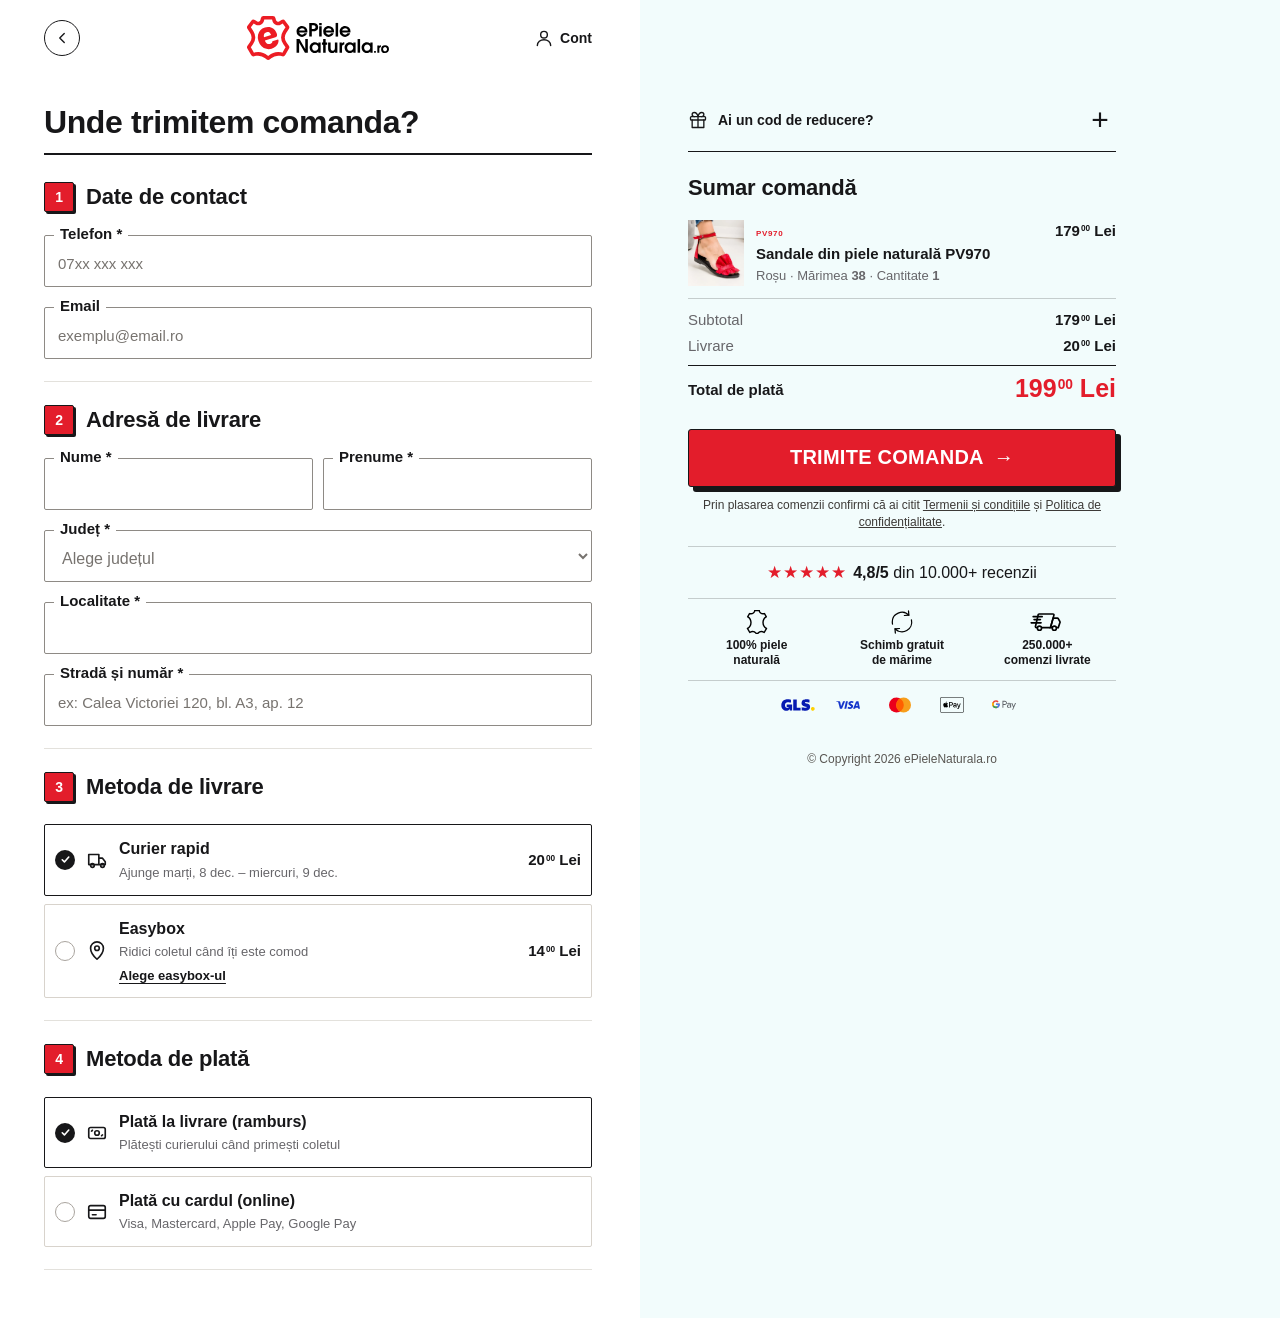
==== checkout.html @ a07a21cc "Update checkout.html" ====
<!doctype html>
<html lang="ro">
<head>
  <meta charset="UTF-8" />
  <meta name="viewport" content="width=device-width, initial-scale=1, viewport-fit=cover" />
  <meta name="description" content="Checkout securizat ePieleNaturala.ro" />
  <title>Finalizează comanda | ePieleNaturala.ro</title>
  <link rel="stylesheet" href="commerce-flow.css?v=41" />
</head>
<body data-page="checkout">
  <svg class="svg-defs" aria-hidden="true">
    <symbol id="i-lock" viewBox="0 0 24 24"><rect x="5" y="10" width="14" height="11" rx="2"/><path d="M8 10V7a4 4 0 0 1 8 0v3"/></symbol>
    <symbol id="i-check" viewBox="0 0 24 24"><path d="m5 12 4 4L19 6"/></symbol>
    <symbol id="i-exchange" viewBox="0 0 24 24"><path d="M20 8a8 8 0 0 0-14-3L3 8m0-5v5h5M4 16a8 8 0 0 0 14 3l3-3m0 5v-5h-5"/></symbol>
    <symbol id="i-quality" viewBox="0 0 24 24"><path d="m12 2 3 2 3.5.5.5 3.5 2 4-2 3-.5 3.5-3.5.5-3 3-3-3-3.5-.5L5 15l-2-3 2-4 .5-3.5L9 4Z"/><path d="m8 12 2.5 2.5L16 9"/></symbol>
    <symbol id="i-truck" viewBox="0 0 24 24"><path d="M3 6h11v11H3V6Zm11 4h4l3 4v3h-7v-7Z"/><circle cx="7" cy="18" r="2"/><circle cx="18" cy="18" r="2"/></symbol>
    <symbol id="i-shield" viewBox="0 0 24 24"><path d="M12 3 20 6v6c0 5-3.4 8-8 9-4.6-1-8-4-8-9V6l8-3Z"/><path d="m8.5 12 2.2 2.2 4.8-5"/></symbol>
    <symbol id="i-card" viewBox="0 0 24 24"><rect x="3" y="5" width="18" height="14" rx="2"/><path d="M3 10h18M7 15h4"/></symbol>
    <symbol id="i-cash" viewBox="0 0 24 24"><rect x="3" y="6" width="18" height="12" rx="2"/><circle cx="12" cy="12" r="2.5"/><path d="M7 9a3 3 0 0 1-1 1M17 15a3 3 0 0 1 1-1"/></symbol>
    <symbol id="i-pin" viewBox="0 0 24 24"><path d="M12 21s7-6.1 7-12a7 7 0 1 0-14 0c0 5.9 7 12 7 12Z"/><circle cx="12" cy="9" r="2.5"/></symbol>
    <symbol id="i-phone" viewBox="0 0 24 24"><path d="M5 4h4l2 5-2.5 1.5a11 11 0 0 0 5 5L15 13l5 2v4a2 2 0 0 1-2 2A16 16 0 0 1 3 6a2 2 0 0 1 2-2"/></symbol>
    <symbol id="i-user" viewBox="0 0 24 24"><circle cx="12" cy="8" r="4"/><path d="M4 21c0-4 3.6-7 8-7s8 3 8 7"/></symbol>
    <symbol id="i-x" viewBox="0 0 24 24"><path d="M6 6l12 12M18 6 6 18"/></symbol>
    <symbol id="i-search" viewBox="0 0 24 24"><circle cx="11" cy="11" r="7"/><path d="m20 20-3.5-3.5"/></symbol>
    <symbol id="i-down" viewBox="0 0 24 24"><path d="m6 9 6 6 6-6"/></symbol>
    <symbol id="i-chevron" viewBox="0 0 24 24"><path d="m9 18 6-6-6-6"/></symbol>
  </svg>

  <header class="flow-header checkout-header">
    <div class="flow-header-inner">
      <a class="checkout-back-button" href="index.html?cart=open" aria-label="Înapoi la coș"><svg><use href="#i-chevron"/></svg></a>
      <a class="flow-brand" href="index.html"><img src="assets/epiele-logo-colored.svg" alt="ePieleNaturala.ro" /></a>
      <button type="button" class="login-link" data-open-login aria-label="Conectează-te în cont"><svg aria-hidden="true"><use href="#i-user"/></svg><span class="login-long">Conectează-te</span><span class="login-short">Cont</span></button>
    </div>
  </header>

  <main class="flow-main checkout-main">

    <form class="checkout-layout" data-checkout-form novalidate>
      <div class="checkout-form-column">
        <div class="checkout-title-row">
          <h1 class="checkout-title">Unde trimitem comanda?</h1>
        </div>
        <section class="flow-card checkout-section" aria-labelledby="contact-title">
          <h2 class="section-title" id="contact-title"><span class="step-num">1</span>Date de contact</h2>
          <div class="form-grid checkout-single-fields">
            <label class="field"><span>Telefon</span><input type="tel" name="phone" autocomplete="tel" inputmode="tel" placeholder="07xx xxx xxx" required /><small class="field-error">Scrie un număr valid, ex: 0722 123 456.</small></label>
            <label class="field field-optional"><span>Email</span><input type="email" name="email" autocomplete="email" inputmode="email" placeholder="exemplu@email.ro" /><small class="field-error">Adresa de email nu pare corectă.</small></label>
          </div>
        </section>

        <section class="flow-card checkout-section" aria-labelledby="address-title">
          <h2 class="section-title" id="address-title"><span class="step-num">2</span>Adresă de livrare</h2>
          <div class="form-grid checkout-single-fields">
            <div class="field-row-2">
              <label class="field"><span>Nume</span><input type="text" name="lastName" autocomplete="family-name" autocapitalize="words" required /><small class="field-error">Completează numele.</small></label>
              <label class="field"><span>Prenume</span><input type="text" name="firstName" autocomplete="given-name" autocapitalize="words" required /><small class="field-error">Completează prenumele.</small></label>
            </div>
            <label class="field"><span>Județ</span><select name="county" autocomplete="address-level1" required data-county><option value="">Alege județul</option></select><small class="field-error">Alege județul.</small></label>
            <!-- LIVE: Localitate rămâne selectorul din Avanticart, filtrat după județ -->
            <label class="field"><span>Localitate</span><input type="text" name="city" autocomplete="address-level2" autocapitalize="words" required /><small class="field-error">Completează localitatea.</small></label>
            <label class="field"><span>Stradă și număr</span><input type="text" name="address" autocomplete="street-address" autocapitalize="words" placeholder="ex: Calea Victoriei 120, bl. A3, ap. 12" required /><small class="field-error">Completează strada și numărul.</small></label>
          </div>
        </section>

        <section class="flow-card checkout-section" aria-labelledby="delivery-title">
          <h2 class="section-title" id="delivery-title"><span class="step-num">3</span>Metoda de livrare</h2>
          <div class="option-list">
            <label class="choice-card is-selected"><input type="radio" name="shipping" value="courier" checked /><span class="choice-dot"></span><svg><use href="#i-truck"/></svg><span class="choice-copy"><strong>Curier rapid</strong><small>Ajunge <span data-delivery-range>în 1–2 zile lucrătoare</span></small></span><strong class="choice-price" data-price-courier>20 Lei</strong></label>
            <label class="choice-card"><input type="radio" name="shipping" value="locker" /><span class="choice-dot"></span><svg><use href="#i-pin"/></svg><span class="choice-copy"><strong>Easybox</strong><small data-locker-label>Ridici coletul când îți este comod</small><button type="button" class="locker-pick-link" data-open-locker>Alege easybox-ul</button></span><strong class="choice-price" data-price-locker>14 Lei</strong></label>
            <input type="hidden" name="locker" data-locker-value />
            <p class="locker-error" data-locker-error hidden>Alege easybox-ul din care ridici coletul.</p>
          </div>
        </section>

        <section class="flow-card checkout-section" aria-labelledby="payment-title">
          <h2 class="section-title" id="payment-title"><span class="step-num">4</span>Metoda de plată</h2>
          <div class="option-list">
            <label class="choice-card is-selected"><input type="radio" name="payment" value="cash" checked /><span class="choice-dot"></span><svg><use href="#i-cash"/></svg><span class="choice-copy"><strong>Plată la livrare (ramburs)</strong><small>Plătești curierului când primești coletul</small></span></label>
            <label class="choice-card"><input type="radio" name="payment" value="card" /><span class="choice-dot"></span><svg><use href="#i-card"/></svg><span class="choice-copy"><strong>Plată cu cardul (online)</strong><small>Visa, Mastercard, Apple Pay, Google Pay</small></span></label>
          </div>
        </section>
      </div>

      <aside class="checkout-sidebar">
        <div class="buy-box">
        <section class="flow-card checkout-summary" aria-labelledby="checkout-summary-title">
          <div class="coupon-box coupon-top"><button type="button" class="coupon-toggle" data-coupon-toggle aria-expanded="false"><svg aria-hidden="true" viewBox="0 0 24 24"><rect x="3" y="8" width="18" height="4" rx="1"/><path d="M12 8v13M19 12v9H5v-9M7.5 8a2.5 2.5 0 0 1 0-5C11 3 12 8 12 8s1-5 4.5-5a2.5 2.5 0 0 1 0 5"/></svg><span>Ai un cod de reducere?</span><b aria-hidden="true">+</b></button><div class="coupon-row" hidden><input type="text" placeholder="Cod reducere" data-coupon-input /><button type="button" data-apply-coupon>Aplică</button></div><p data-coupon-feedback aria-live="polite"></p></div>
          <h2 class="section-title" id="checkout-summary-title">Sumar comandă</h2>
          <div class="checkout-summary-content">
            <div class="checkout-items" data-checkout-items></div>
            <article class="checkout-product checkout-upsell-product" data-checkout-upsell hidden><img src="assets/similar-1.jpg" alt="Sandale negre" /><div><span>RECOMANDAT</span><h3>Sandale negre din piele naturală</h3><p>Cantitate 1</p></div><strong>149 Lei</strong></article>
            <div class="summary-lines">
              <p><span>Subtotal</span><strong data-subtotal>179 Lei</strong></p>
              <p class="discount-line" data-discount-row hidden><span>Reducere PIELE10</span><strong data-discount>−18 Lei</strong></p>
              <p><span>Livrare</span><strong data-shipping-cost>20 Lei</strong></p>
            </div>
            <div class="summary-total"><span>Total de plată</span><strong data-grand-total>199 Lei</strong></div>
          </div>
        </section>

        <section class="flow-card final-consent">
          <button class="primary-cta place-order" type="submit" data-place-order><span data-place-order-copy>TRIMITE COMANDA</span><b>→</b></button>
          <p class="checkout-legal">Prin plasarea comenzii confirmi că ai citit <a href="#">Termenii și condițiile</a> și <a href="#">Politica de confidențialitate</a>.</p>
          <p class="form-error" data-form-error role="alert" hidden>Verifică informațiile marcate înainte de a continua.</p>
          <div class="checkout-assurance">
            <p class="assurance-rating"><span class="assurance-stars" aria-hidden="true">★★★★★</span><b>4,8/5</b> din 10.000+ recenzii</p>
            <ul class="assurance-benefits"><li><img src="assets/leather-black.svg" alt="" />100% piele<br />naturală</li><li><img src="assets/return.svg" alt="" />Schimb gratuit<br />de mărime</li><li><img src="assets/delivery.svg" alt="" />250.000+<br />comenzi livrate</li></ul>
            <div class="assurance-marks" aria-label="Livrare și plăți acceptate">
              <img src="assets/delivery-gls.svg" alt="GLS" />
              <img src="assets/payment-visa.svg" alt="Visa" />
              <img src="assets/payment-mastercard.svg" alt="Mastercard" />
              <img src="assets/payment-applepay.svg" alt="Apple Pay" />
              <img src="assets/payment-googlepay.svg" alt="Google Pay" />
            </div>
          </div>
        </section>
        </div>
        <p class="checkout-sidebar-footer">© Copyright 2026 ePieleNaturala.ro</p>
      </aside>
    </form>
  </main>

  <footer class="flow-footer compact-footer"><img src="assets/epiele-logo-colored.svg" alt="ePieleNaturala.ro" /><p>Checkout securizat · Date protejate · Suport pentru comandă</p></footer>
  <!-- Popup easybox — în stilul popup-ului de coș.
       LIVE: lista + harta vin din widget-ul oficial Sameday (easybox); aici sunt date demonstrative. -->
  <!-- Autentificare (opțională) — LIVE: se leagă de contul Avanticart -->
  <div class="locker-backdrop" data-login-backdrop hidden></div>
  <aside class="locker-sheet login-sheet" data-login-sheet aria-hidden="true" aria-labelledby="login-title" role="dialog">
    <div class="locker-head"><strong id="login-title">Intră în cont</strong><button type="button" class="locker-close" data-close-login aria-label="Închide"><svg><use href="#i-x"/></svg></button></div>
    <form class="login-form" data-login-form novalidate>
      <p class="login-intro">Completăm automat datele tale de livrare.</p>
      <label class="field"><span>Email</span><input type="email" name="loginEmail" autocomplete="email" inputmode="email" required /><small class="field-error">Scrie adresa de email.</small></label>
      <label class="field"><span>Parolă</span><input type="password" name="loginPassword" autocomplete="current-password" required /><small class="field-error">Scrie parola.</small></label>
      <button type="submit" class="primary-cta login-submit">INTRĂ ÎN CONT</button>
      <a class="login-forgot" href="#">Ai uitat parola?</a>
      <p class="login-guest">Nu ai cont? <button type="button" data-close-login>Continuă fără cont</button></p>
    </form>
  </aside>
  <div class="locker-backdrop" data-locker-backdrop hidden></div>
  <aside class="locker-sheet" data-locker-sheet aria-hidden="true" aria-labelledby="locker-title" role="dialog">
    <div class="locker-head"><strong id="locker-title">Alege easybox-ul</strong><button type="button" class="locker-close" data-close-locker aria-label="Închide"><svg><use href="#i-x"/></svg></button></div>
    <div class="locker-search"><svg aria-hidden="true"><use href="#i-search"/></svg><input type="search" placeholder="Caută după oraș, stradă sau cod poștal" data-locker-search /></div>
    <ul class="locker-list" data-locker-list></ul>
    <p class="locker-empty" data-locker-empty hidden>Nu am găsit niciun easybox. Încearcă altă căutare.</p>
    <div class="locker-foot"><button type="button" class="primary-cta locker-confirm" data-confirm-locker disabled>Alege un easybox</button></div>
  </aside>
  <div class="flow-toast" role="status" aria-live="polite" hidden></div>
  <script src="delivery-estimate.js?v=2"></script>
  <script src="commerce-flow.js?v=33"></script>
</body>
</html>
---- commerce-flow.css ----
/* =====================================================================
   CULOAREA DE FUNDAL A CHECKOUT-ULUI (zona cu cupon + sumar + buton)
   Schimbă doar codul de mai jos, apoi în checkout.html crește numărul
   de la commerce-flow.css?v=... (ex. v=39 -> v=40), altfel telefonul
   poate arăta culoarea veche din cache.
   ===================================================================== */
html:has(body[data-page="checkout"]), body[data-page="checkout"] { --checkout-panel-bg: #f2fcfc; }

:root {
  --red: #e31d2b;
  --red-dark: #bd101d;
  --ink: #171719;
  --muted: #67666a;
  --line: #e3e1dc;
  --soft: #f7f6f3;
  --cream: #fbf8f3;
  --pink: #fff0f2;
  --green: #137a4c;
  --green-soft: #eaf7f1;
  --checkout-panel-bg: #FFF0ED;
  --pastel-pink: #fff1f3;
  --checkout-selected-bg: var(--pastel-pink);
  --shadow: 5px 5px 0 #171719;
}

* { box-sizing: border-box; }
html { scroll-behavior: smooth; }
body {
  margin: 0;
  color: var(--ink);
  background: #fff;
  font-family: Inter, Aptos, "Segoe UI", Arial, sans-serif;
  font-size: 15px;
  line-height: 1.45;
  -webkit-font-smoothing: antialiased;
}
button, input, select { font: inherit; }
button, a { -webkit-tap-highlight-color: transparent; }
button { color: inherit; }
a { color: inherit; }
img { display: block; max-width: 100%; }
[hidden] { display: none !important; }
.svg-defs { width: 0; height: 0; position: absolute; overflow: hidden; }
svg { fill: none; stroke: currentColor; stroke-linecap: round; stroke-linejoin: round; stroke-width: 1.8; }

.flow-header { border-bottom: 1px solid var(--ink); background: #fff; }
.flow-header-inner { max-width: 1200px; min-height: 80px; margin: 0 auto; padding: 0 20px; display: grid; grid-template-columns: 1fr auto 1fr; align-items: center; gap: 24px; }
.flow-brand { justify-self: start; }
.flow-brand img { width: 150px; }
.header-reassurance { display: flex; align-items: center; gap: 10px; }
.header-reassurance svg, .checkout-safe svg { width: 22px; height: 22px; }
.header-reassurance span { display: flex; flex-direction: column; }
.header-reassurance strong { font-size: 14px; }
.header-reassurance small { color: var(--muted); }
.header-help { justify-self: end; display: flex; flex-direction: column; text-align: right; text-decoration: none; }
.header-help span { color: var(--muted); font-size: 12px; }
.header-help strong { font-size: 15px; }
.checkout-safe { display: flex; align-items: center; gap: 8px; font-size: 14px; }
.back-to-cart { justify-self: end; font-size: 13px; font-weight: 700; text-decoration: none; border-bottom: 1px solid; }

.checkout-progress { background: var(--soft); border-bottom: 1px solid var(--line); }
.checkout-progress ol { max-width: 720px; margin: 0 auto; padding: 14px 20px; display: grid; grid-template-columns: repeat(3, 1fr); list-style: none; }
.checkout-progress li { position: relative; z-index: 1; display: flex; align-items: center; justify-content: center; gap: 8px; color: #96938f; font-size: 12px; }
.checkout-progress li:not(:last-child)::after { content: ""; width: calc(100% - 34px); height: 1px; position: absolute; z-index: -1; left: calc(50% + 17px); background: #cbc8c3; }
.checkout-progress li span { width: 26px; height: 26px; display: grid; place-items: center; background: #fff; border: 1px solid #aaa7a2; border-radius: 50%; font-size: 12px; font-weight: 800; }
.checkout-progress li span svg { width: 15px; height: 15px; }
.checkout-progress li.is-active, .checkout-progress li.is-complete { color: var(--ink); }
.checkout-progress li.is-active span { color: #fff; background: var(--red); border-color: var(--red); }
.checkout-progress li.is-complete span { color: #fff; background: var(--green); border-color: var(--green); }
.checkout-progress li.is-complete::after { background: var(--green); }

.flow-main { width: min(1200px, calc(100% - 40px)); margin: 0 auto; padding: 40px 0 72px; }
.page-heading { margin-bottom: 26px; display: flex; align-items: end; justify-content: space-between; gap: 20px; }
.page-heading h1 { margin: 0; font-size: clamp(30px, 4vw, 42px); line-height: 1.05; letter-spacing: -.045em; }
.page-heading > div > p:last-child { margin: 9px 0 0; color: var(--muted); }
.eyebrow { margin: 0 0 6px; color: var(--red); font-size: 11px; font-weight: 900; letter-spacing: .12em; }
.save-note { margin: 0; display: flex; align-items: center; gap: 7px; color: var(--green); font-size: 13px; font-weight: 700; }
.save-note svg { width: 17px; height: 17px; }
.flow-card { background: #fff; border: 1px solid var(--line); border-radius: 8px; }

.cart-layout { display: grid; grid-template-columns: minmax(0, 1fr) 360px; gap: 30px; align-items: start; }
.cart-content { width: 100%; min-width: 0; display: grid; grid-template-columns: minmax(0, 1fr); gap: 20px; }
.cart-product-card { overflow: hidden; }
.stock-notice { padding: 11px 18px; display: flex; align-items: center; gap: 10px; background: var(--cream); border-bottom: 1px solid var(--line); font-size: 12px; }
.stock-notice p { margin: 0; }
.stock-pulse { width: 9px; height: 9px; flex: 0 0 9px; position: relative; background: var(--red); border-radius: 50%; }
.stock-pulse::after { content: ""; position: absolute; inset: -4px; border: 1px solid var(--red); border-radius: 50%; animation: pulse 1.8s ease-out infinite; }
@keyframes pulse { 0% { opacity: .7; transform: scale(.6); } 80%,100% { opacity: 0; transform: scale(1.35); } }
.cart-product-row { padding: 20px; display: grid; grid-template-columns: 150px 1fr; gap: 22px; }
.cart-product-image { aspect-ratio: 1; background: var(--soft); overflow: hidden; }
.cart-product-image img { width: 100%; height: 100%; object-fit: cover; }
.cart-product-info { min-width: 0; }
.product-title-line { display: flex; align-items: start; justify-content: space-between; gap: 18px; }
.product-code { color: var(--muted); font-size: 10px; font-weight: 700; letter-spacing: .06em; }
.product-code b { color: var(--red); }
.product-title-line h2 { max-width: 440px; margin: 5px 0 0; font-size: 18px; line-height: 1.2; }
.line-price { flex: 0 0 auto; text-align: right; }
.line-price strong { display: block; color: var(--red); font-size: 21px; }
.line-price del { color: var(--muted); font-size: 12px; }
.product-attribute { margin: 12px 0 18px; display: flex; align-items: center; gap: 8px; color: var(--muted); font-size: 13px; }
.color-swatch { width: 13px; height: 13px; background: var(--red); border: 1px solid var(--ink); border-radius: 50%; }
.product-stock-inline { margin: -8px 0 16px; display: flex; align-items: center; gap: 8px; color: #9b5810; font-size: 11px; font-weight: 700; }
.cart-controls { display: flex; align-items: end; gap: 14px; }
.cart-controls label, .quantity-control { display: grid; gap: 6px; color: var(--muted); font-size: 11px; font-weight: 700; }
.cart-controls select { width: 94px; min-height: 40px; padding: 0 30px 0 11px; color: var(--ink); background: #fff; border: 1px solid var(--ink); border-radius: 3px; font-weight: 800; }
.quantity-control > div { height: 40px; display: flex; border: 1px solid var(--ink); border-radius: 3px; overflow: hidden; }
.quantity-control button { width: 34px; background: #fff; border: 0; cursor: pointer; }
.quantity-control button:hover { background: var(--soft); }
.quantity-control output { width: 32px; display: grid; place-items: center; border-inline: 1px solid var(--line); color: var(--ink); font-size: 13px; }
.remove-button { margin-left: auto; padding: 10px 0; display: flex; align-items: center; gap: 5px; color: var(--muted); background: none; border: 0; font-size: 12px; text-decoration: underline; cursor: pointer; }
.remove-button svg { width: 15px; height: 15px; }
.exchange-copy { margin: 17px 0 0; padding-top: 13px; display: flex; align-items: center; gap: 8px; border-top: 1px solid var(--line); color: var(--muted); font-size: 12px; }
.exchange-copy svg { width: 18px; height: 18px; color: var(--green); }
.exchange-copy strong { color: var(--ink); }

.shipping-progress-card { padding: 18px 20px; background: var(--soft); border: 1px solid var(--line); border-radius: 8px; }
.shipping-progress-copy { display: flex; align-items: center; gap: 10px; }
.shipping-progress-copy svg { width: 21px; height: 21px; color: var(--red); }
.shipping-progress-copy p { margin: 0; }
.progress-track { height: 6px; margin: 14px 0 8px; background: #dedbd7; border-radius: 10px; overflow: hidden; }
.progress-track span { width: 60%; height: 100%; display: block; background: var(--red); transition: width .25s; }
.shipping-progress-card small { color: var(--muted); }
.cart-benefits { display: grid; grid-template-columns: repeat(3, 1fr); gap: 10px; }
.cart-benefits article { min-width: 0; padding: 15px; display: flex; gap: 10px; background: #fff; border: 1px solid var(--line); border-radius: 6px; }
.cart-benefits svg { width: 21px; height: 21px; flex: 0 0 21px; color: var(--green); }
.cart-benefits div { display: flex; flex-direction: column; }
.cart-benefits strong { font-size: 12px; }
.cart-benefits span { margin-top: 2px; color: var(--muted); font-size: 10px; line-height: 1.35; }

.cart-recommendations { background: #fff; border: 1px solid var(--line); border-radius: 7px; }
.cart-recommendations > summary { min-height: 54px; padding: 0 16px; display: flex; align-items: center; justify-content: space-between; cursor: pointer; list-style: none; }
.cart-recommendations > summary::-webkit-details-marker { display: none; }
.cart-recommendations > summary span { display: flex; align-items: baseline; gap: 9px; }
.cart-recommendations > summary b { font-size: 13px; }
.cart-recommendations > summary small { color: var(--muted); font-size: 10px; font-weight: 500; }
.cart-recommendations > summary > strong { font-size: 20px; font-weight: 400; transition: transform .18s; }
.cart-recommendations[open] > summary > strong { transform: rotate(45deg); }
.cart-recommendations .recommendation-grid { padding: 0 12px 12px; }
.section-heading { margin-bottom: 14px; display: flex; align-items: end; justify-content: space-between; gap: 16px; }
.section-heading h2 { margin: 0; font-size: 22px; }
.section-heading small { color: var(--muted); }
.recommendation-grid { display: grid; grid-template-columns: minmax(0, 1fr); gap: 12px; }
.recommendation-card { min-width: 0; padding: 10px; display: grid; grid-template-columns: 98px 1fr; gap: 13px; border: 1px solid var(--line); border-radius: 7px; }
.recommendation-card.is-added { background: var(--green-soft); border-color: var(--green); }
.recommendation-card img { width: 98px; height: 116px; object-fit: cover; background: var(--soft); }
.recommendation-card h3 { margin: 5px 0 10px; font-size: 13px; line-height: 1.25; }
.recommendation-card p { margin: 0 0 11px; display: flex; justify-content: space-between; gap: 6px; }
.recommendation-card p strong { color: var(--red); }
.recommendation-card p span { color: var(--red); font-size: 9px; white-space: nowrap; }
.recommendation-card button, .recommendation-card a { padding: 8px 10px; display: inline-flex; background: #fff; border: 1px solid var(--ink); border-radius: 3px; font-size: 11px; font-weight: 800; text-decoration: none; cursor: pointer; }
.recommendation-card button:hover, .recommendation-card a:hover { color: #fff; background: var(--ink); }

.order-summary, .checkout-summary { position: sticky; top: 20px; padding: 22px; }
.order-summary h2, .checkout-summary h2 { margin: 0; font-size: 20px; }
.summary-lines { margin-top: 18px; display: grid; gap: 11px; }
.summary-lines p { margin: 0; display: flex; justify-content: space-between; gap: 10px; color: var(--muted); font-size: 13px; }
.summary-lines strong { color: var(--ink); }
.summary-lines .discount-line, .summary-lines .discount-line strong { color: var(--green); }
.summary-total { margin: 18px 0; padding: 17px 0; display: grid; grid-template-columns: 1fr auto; align-items: end; border-block: 1px solid var(--ink); }
.summary-total span { font-weight: 800; }
.summary-total strong { color: var(--red); font-size: 25px; line-height: 1; }
.summary-total small { grid-column: 2; color: var(--muted); font-size: 9px; text-align: right; }
.primary-cta { min-height: 55px; padding: 0 20px; display: flex; align-items: center; justify-content: center; gap: 10px; color: #fff; background: var(--red); border: 1px solid var(--ink); border-radius: 6px; box-shadow: var(--shadow); font-size: 13px; font-weight: 900; letter-spacing: .02em; text-align: center; text-decoration: none; cursor: pointer; transition: transform .15s, box-shadow .15s, background .15s; }
.primary-cta:hover { background: var(--red-dark); transform: translate(1px, 1px); box-shadow: 3px 3px 0 var(--ink); }
.primary-cta span, .primary-cta b { font-size: 20px; }
.cta-support { margin: 14px 0 0; display: flex; align-items: center; justify-content: center; gap: 6px; color: var(--green); font-size: 10px; font-weight: 700; }
.cta-support svg { width: 14px; height: 14px; }
.coupon-box { margin-top: 20px; border-top: 0; }
.coupon-box summary { padding: 15px 0 8px; font-size: 12px; font-weight: 800; cursor: pointer; }
.coupon-title { padding: 15px 0 8px; display: block; font-size: 12px; font-weight: 800; }
.coupon-box > div { display: grid; grid-template-columns: 1fr auto; }
.coupon-box input { min-width: 0; height: 40px; padding: 0 10px; border: 1px solid var(--ink); border-right: 0; }
.coupon-box button { padding: 0 13px; background: var(--ink); border: 1px solid var(--ink); color: #fff; font-size: 11px; font-weight: 800; cursor: pointer; }
.coupon-box p { margin: 7px 0 0; color: var(--muted); font-size: 10px; }
.coupon-box p:empty { display: none; }
.coupon-box p.is-success { color: var(--green); font-weight: 800; }
.summary-reassurance { margin-top: 20px; padding-top: 16px; display: grid; gap: 13px; border-top: 1px solid var(--line); }
.summary-reassurance p { margin: 0; display: flex; gap: 8px; }
.summary-reassurance svg { width: 16px; height: 16px; flex: 0 0 16px; color: var(--green); }
.summary-reassurance span { display: flex; flex-direction: column; color: var(--muted); font-size: 10px; }
.summary-reassurance strong { color: var(--ink); font-size: 11px; }
.summary-single-proof { margin: 20px 0 0; padding-top: 15px; display: flex; gap: 8px; border-top: 1px solid var(--line); color: var(--muted); font-size: 10px; }
.summary-single-proof svg { width: 16px; height: 16px; flex: 0 0 16px; color: var(--green); }
.summary-single-proof strong { color: var(--ink); }
.continue-shopping { margin-top: 18px; display: block; color: var(--muted); font-size: 11px; text-align: center; }
.empty-cart { max-width: 580px; margin: 30px auto; padding: 55px 30px; text-align: center; background: var(--soft); border: 1px solid var(--line); border-radius: 8px; }
.empty-cart .empty-icon { width: 64px; height: 64px; margin: 0 auto 16px; display: grid; place-items: center; color: var(--red); background: #fff; border-radius: 50%; }
.empty-cart svg { width: 31px; height: 31px; }
.empty-cart h1 { margin: 0; }
.empty-cart > p:not(.eyebrow) { color: var(--muted); }
.empty-cart .primary-cta { max-width: 280px; margin: 24px auto 0; }

.checkout-page-heading { align-items: center; }
.mobile-order-peek { display: none; }
.demo-fill { padding: 9px 12px; color: var(--muted); background: #fff; border: 1px solid var(--line); border-radius: 4px; font-size: 11px; font-weight: 700; cursor: pointer; }
.demo-fill:hover { color: var(--ink); border-color: var(--ink); }
.checkout-layout { display: grid; grid-template-columns: minmax(0, 1fr) 380px; gap: 30px; align-items: start; }
.checkout-form-column { min-width: 0; display: grid; gap: 16px; }
.checkout-section { padding: 24px; }
.numbered-heading { margin-bottom: 20px; display: flex; gap: 13px; }
.numbered-heading > span { width: 30px; height: 30px; flex: 0 0 30px; display: grid; place-items: center; color: #fff; background: var(--ink); border-radius: 50%; font-size: 12px; font-weight: 900; }
.numbered-heading h2 { margin: 2px 0 2px; font-size: 19px; }
.numbered-heading p { margin: 0; color: var(--muted); font-size: 12px; }
.form-grid { display: grid; gap: 14px; }
.form-grid.two-columns { grid-template-columns: repeat(2, 1fr); }
.field { min-width: 0; display: grid; gap: 6px; color: var(--ink); font-size: 12px; font-weight: 700; }
.field-wide { grid-column: 1 / -1; }
.field span em { color: var(--muted); font-size: 10px; font-style: normal; font-weight: 400; }
.field input, .field select { width: 100%; min-width: 0; height: 47px; padding: 0 13px; color: var(--ink); background: #fff; border: 1px solid #bdbab5; border-radius: 4px; outline: none; }
.field input:focus, .field select:focus { border-color: var(--ink); box-shadow: 0 0 0 2px rgba(227,29,43,.13); }
.field input:user-invalid, .field select:user-invalid { border-color: var(--red); }
.field small { color: var(--muted); font-size: 9px; font-weight: 400; }
.check-row { margin-top: 17px; display: flex; align-items: flex-start; gap: 9px; color: var(--muted); font-size: 12px; cursor: pointer; }
.check-row input { width: 17px; height: 17px; margin: 0; accent-color: var(--red); }
.check-row a { color: var(--ink); }
.company-fields { margin-top: 14px; padding: 15px; display: grid; grid-template-columns: 2fr 1fr; gap: 12px; background: var(--soft); border: 1px solid var(--line); }
.option-list { display: grid; gap: 10px; }
.choice-card { min-height: 70px; padding: 13px; position: relative; display: grid; grid-template-columns: auto auto 1fr auto; align-items: center; gap: 11px; background: #fff; border: 1px solid var(--line); border-radius: 6px; cursor: pointer; }
.choice-card:hover { border-color: #aaa7a2; }
.choice-card.is-selected { background: var(--cream); border: 2px solid var(--ink); padding: 12px; }
.choice-card input { position: absolute; opacity: 0; }
.choice-dot { width: 18px; height: 18px; position: relative; border: 1px solid #8f8d89; border-radius: 50%; }
.choice-card.is-selected .choice-dot::after { content: ""; position: absolute; inset: 3px; background: var(--red); border-radius: 50%; }
.choice-card > svg { width: 22px; height: 22px; }
.choice-copy { display: flex; flex-direction: column; }
.choice-copy strong { font-size: 13px; }
.choice-copy small { margin-top: 3px; color: var(--muted); font-size: 10px; }
.choice-copy mark { margin-left: 6px; padding: 2px 5px; color: var(--green); background: var(--green-soft); font-size: 8px; }
.choice-price { font-size: 12px; white-space: nowrap; }
.delivery-assurance, .secure-payment-note { margin: 15px 0 0; display: flex; align-items: center; gap: 8px; color: var(--green); font-size: 11px; }
.delivery-assurance svg, .secure-payment-note svg { width: 17px; height: 17px; }
.secure-payment-note { padding: 13px; align-items: start; background: var(--green-soft); border-left: 3px solid var(--green); }
.secure-payment-note span { display: flex; flex-direction: column; color: var(--muted); }
.secure-payment-note strong { color: var(--ink); }
.final-consent { padding: 10px 4px 0; }
.final-consent .check-row { margin-top: 8px; }
.terms-row { color: var(--ink); }
.place-order { width: 100%; margin-top: 21px; }
.form-error { margin: 14px 0 0; color: var(--red); font-size: 12px; font-weight: 700; text-align: center; }

.checkout-summary-heading { display: flex; justify-content: space-between; align-items: center; }
.checkout-summary-heading a { color: var(--muted); font-size: 11px; }
.checkout-product { margin-top: 17px; padding-bottom: 16px; display: grid; grid-template-columns: 72px 1fr auto; gap: 12px; align-items: start; border-bottom: 1px solid var(--line); }
.checkout-product img { width: 72px; height: 82px; object-fit: cover; background: var(--soft); }
.checkout-product > div > span { color: var(--red); font-size: 8px; font-weight: 900; letter-spacing: .08em; }
.checkout-product h3 { margin: 4px 0 5px; font-size: 12px; line-height: 1.25; }
.checkout-product p { margin: 0; color: var(--muted); font-size: 9px; }
.checkout-product > strong { font-size: 12px; white-space: nowrap; }
.checkout-upsell-product { background: var(--green-soft); }

.flow-footer { min-height: 180px; padding: 42px max(20px, calc((100% - 1160px) / 2)); display: grid; grid-template-columns: 1fr 1fr 1fr; align-items: start; gap: 20px; color: #fff; background: var(--ink); }
.flow-footer img { width: 142px; padding: 8px; background: #fff; }
.flow-footer p { margin: 0; color: #bdbdbf; font-size: 12px; }
.flow-footer > div { display: flex; justify-content: flex-end; gap: 20px; }
.flow-footer a { color: #fff; font-size: 12px; text-decoration: none; }
.compact-footer { min-height: auto; grid-template-columns: auto 1fr; }
.compact-footer p { align-self: center; text-align: right; }
.mobile-flow-bar { display: none; }
.flow-toast { max-width: min(90vw, 380px); padding: 12px 16px; position: fixed; z-index: 100; left: 50%; bottom: 24px; color: #fff; background: var(--ink); border-radius: 4px; box-shadow: 0 10px 35px rgba(0,0,0,.22); font-size: 12px; font-weight: 700; transform: translateX(-50%); }
.success-overlay { position: fixed; z-index: 1000; inset: 0; padding: 20px; display: grid; place-items: center; background: rgba(23,23,25,.72); }
.success-dialog { width: min(480px, 100%); padding: 40px; background: #fff; border: 1px solid var(--ink); border-radius: 8px; text-align: center; }
.success-check { width: 58px; height: 58px; margin: 0 auto 17px; display: grid; place-items: center; color: #fff; background: var(--green); border-radius: 50%; }
.success-check svg { width: 31px; height: 31px; }
.success-dialog h2 { margin: 0; font-size: 27px; line-height: 1.12; }
.success-dialog > p:not(.eyebrow) { color: var(--muted); }
.success-delivery { margin: 22px 0; padding: 15px; display: flex; align-items: center; justify-content: center; gap: 10px; background: var(--soft); border: 1px solid var(--line); }
.success-delivery svg { width: 25px; height: 25px; color: var(--green); }
.success-delivery span { display: flex; flex-direction: column; text-align: left; }
.success-delivery small { color: var(--muted); }

@media (max-width: 900px) {
  body { padding-bottom: 72px; font-size: 14px; }
  body[data-page="checkout"] { padding-bottom: 0; }
  .flow-header-inner { min-height: 62px; padding: 0 14px; grid-template-columns: 1fr auto; }
  .flow-brand img { width: 126px; }
  .header-reassurance, .checkout-safe { display: none; }
  .header-help span { display: none; }
  .header-help strong { font-size: 12px; }
  body[data-page="checkout"] .checkout-progress { display: none; }
  .checkout-progress ol { padding: 11px 10px; }
  .checkout-progress li b { font-size: 9px; }
  .flow-main { width: 100%; padding: 24px 11px 44px; }
  body[data-page="cart"] .flow-main { padding-top: 20px; }
  .page-heading { margin-bottom: 18px; padding: 0 2px; align-items: start; }
  .page-heading h1 { font-size: 29px; }
  body[data-page="cart"] .page-heading h1 { font-size: 27px; }
  body[data-page="cart"] .page-heading > div > p:last-child { font-size: 11px; }
  .save-note { display: none; }
  .cart-layout, .checkout-layout { display: block; }
  .cart-content, .checkout-form-column { gap: 13px; }
  .order-summary, .checkout-summary { position: static; margin-top: 14px; padding: 18px; }
  .cart-product-row { padding: 13px; grid-template-columns: 105px 1fr; gap: 13px; }
  .product-title-line { display: block; }
  .product-title-line h2 { font-size: 15px; }
  .line-price { margin-top: 9px; display: flex; align-items: baseline; gap: 8px; text-align: left; }
  .line-price strong { font-size: 19px; }
  .product-attribute { margin: 8px 0 12px; }
  .product-stock-inline { margin: -4px 0 11px; font-size: 9px; }
  .cart-controls { display: grid; grid-template-columns: 1fr 1fr; align-items: end; gap: 9px; }
  .cart-controls select { width: 100%; }
  .quantity-control > div { width: 102px; }
  .remove-button { grid-column: 1 / -1; margin: 0; padding: 2px 0; }
  .exchange-copy { margin-top: 11px; padding-top: 10px; }
  .section-heading { align-items: start; }
  .section-heading h2 { font-size: 20px; }
  .section-heading > small { max-width: 120px; font-size: 9px; text-align: right; }
  .recommendation-grid { width: 100%; max-width: 100%; min-width: 0; display: block; }
  .recommendation-card { width: 100%; min-width: 0; }
  .flow-footer { min-height: 190px; padding: 34px 18px 90px; grid-template-columns: 1fr; }
  body[data-page="checkout"] .flow-footer { padding-bottom: 34px; }
  .flow-footer > div { justify-content: flex-start; }
  .compact-footer p { text-align: left; }
  .mobile-flow-bar { height: 67px; padding: 7px 9px calc(7px + env(safe-area-inset-bottom)); position: fixed; z-index: 80; right: 0; bottom: 0; left: 0; display: grid; grid-template-columns: 35% 65%; gap: 7px; background: #fff; border-top: 1px solid var(--ink); box-shadow: 0 -4px 18px rgba(0,0,0,.08); }
  .mobile-flow-bar > div { min-width: 0; padding: 6px 8px; display: flex; flex-direction: column; justify-content: center; background: var(--soft); border: 1px solid var(--line); }
  .mobile-flow-bar small { color: var(--muted); font-size: 9px; }
  .mobile-flow-bar strong { font-size: 16px; }
  .mobile-flow-bar button { min-width: 0; color: #fff; background: var(--red); border: 1px solid var(--ink); box-shadow: 3px 3px 0 var(--ink); font-size: 11px; font-weight: 900; }
  .order-summary .summary-single-proof, .order-summary .continue-shopping { display: none; }
  .order-summary { padding: 16px 18px; }
  .order-summary h2 { font-size: 16px; }
  .order-summary .summary-lines { margin-top: 12px; }
  .order-summary .summary-total { margin: 13px 0 0; padding: 13px 0 0; border-bottom: 0; }
  .checkout-main { padding-top: 17px; }
  .checkout-page-heading { margin-bottom: 13px; }
  .checkout-page-heading h1 { font-size: 27px; }
  .checkout-page-heading > div > p:last-child { margin-top: 6px; }
  .demo-fill { display: none; }
  .mobile-order-peek { margin-bottom: 12px; display: block; background: var(--soft); border: 1px solid var(--line); border-radius: 6px; }
  .mobile-order-peek summary { min-height: 52px; padding: 0 13px; display: flex; align-items: center; justify-content: space-between; list-style: none; cursor: pointer; }
  .mobile-order-peek summary::-webkit-details-marker { display: none; }
  .mobile-order-peek summary span { font-size: 11px; }
  .mobile-order-peek summary strong { color: var(--red); font-size: 15px; }
  .mobile-order-peek > div { padding: 10px 13px; display: grid; grid-template-columns: 54px 1fr auto; gap: 10px; align-items: center; background: #fff; border-top: 1px solid var(--line); }
  .mobile-order-peek img { width: 54px; height: 60px; object-fit: cover; }
  .mobile-order-peek p { margin: 0; display: flex; flex-direction: column; font-size: 10px; }
  .mobile-order-peek p span { color: var(--muted); }
  .mobile-order-peek a { color: var(--muted); font-size: 10px; }
  .checkout-form-column { gap: 0; overflow: hidden; background: #fff; border: 1px solid var(--line); border-radius: 8px; }
  .checkout-section { padding: 18px 14px; border: 0; border-bottom: 1px solid var(--line); border-radius: 0; }
  .checkout-section:last-of-type { border-bottom: 0; }
  .numbered-heading { margin-bottom: 13px; }
  .numbered-heading > span { display: none; }
  .numbered-heading h2 { margin: 0; font-size: 18px; }
  .numbered-heading p { display: none; }
  .form-grid.two-columns { grid-template-columns: 1fr; gap: 12px; }
  .checkout-section:nth-child(2) .form-grid.two-columns { grid-template-columns: repeat(2, minmax(0, 1fr)); }
  .field-wide { grid-column: 1 / -1; }
  .field:has([name="postal"]), .field:has([name="notes"]) { display: none; }
  .field input, .field select { height: 44px; }
  .field small { display: none; }
  .company-fields { grid-template-columns: 1fr; }
  .choice-card { min-height: 60px; grid-template-columns: auto auto 1fr auto; }
  .choice-copy small { font-size: 9px; }
  .delivery-assurance, .secure-payment-note { display: none; }
  .final-consent { padding: 12px 5px 0; }
  .final-consent label:has(input[name="newsletter"]) { display: none; }
  .place-order { min-height: 58px; display: flex; }
  .checkout-summary { display: none; }
  .checkout-product { grid-template-columns: 64px 1fr auto; }
  .checkout-product img { width: 64px; height: 74px; }
  .success-dialog { padding: 30px 20px; }
  .success-dialog h2 { font-size: 23px; }
}

/* Selecție explicită pentru metodele de livrare și plată */
body[data-page="checkout"] .choice-card.is-selected {
  background: var(--checkout-selected-bg) !important;
  outline: 0;
  border-radius: 2px !important;
  box-shadow: 3px 3px 0 var(--ink) !important;
}
body[data-page="checkout"] .choice-card.is-selected .choice-dot { border: 2px solid var(--red); }
body[data-page="checkout"] .choice-card.is-selected .choice-price { color: var(--ink); }
body[data-page="checkout"] .option-list {
  padding-right: 16px !important;
  padding-left: 16px !important;
  gap: 4px !important;
}
body[data-page="checkout"] .option-list .choice-card {
  padding-right: 10px !important;
  padding-left: 10px !important;
  border-bottom: 0 !important;
}
body[data-page="checkout"] .option-list .choice-card.is-selected {
  border: 1px solid var(--ink) !important;
}
body[data-page="checkout"] .checkout-summary .checkout-product { border-bottom: 0; }
body[data-page="checkout"] .checkout-summary .summary-lines {
  padding-top: 16px;
  border-top: 1px solid var(--ink);
}
body[data-page="checkout"] .checkout-summary .summary-total { border-top: 0; }
body[data-page="checkout"] .coupon-box > summary { list-style: none; }
body[data-page="checkout"] .coupon-box > summary::-webkit-details-marker { display: none; }
body[data-page="checkout"] .coupon-box > summary::marker { content: ""; }

@media (max-width: 430px) {
  .flow-header-inner { min-height: 58px; }
  .back-to-cart { font-size: 11px; }
  .checkout-progress li { gap: 5px; }
  .checkout-progress li span { width: 23px; height: 23px; }
  .checkout-progress li b { max-width: 58px; line-height: 1.05; }
  .stock-notice { padding: 9px 12px; }
  .stock-notice p { font-size: 10px; }
  .cart-product-row { grid-template-columns: 88px 1fr; }
  .cart-product-image { height: 106px; }
  .product-title-line h2 { font-size: 13px; }
  .cart-controls { grid-column: 1 / -1; }
  .recommendation-card { min-width: 270px; }
  .checkout-page-heading > div > p:last-child { max-width: 220px; font-size: 11px; }
  .demo-fill { max-width: 95px; white-space: normal; line-height: 1.15; }
  .choice-card { gap: 8px; }
  .choice-card > svg { display: none; }
  .checkout-product > strong { grid-column: 2 / -1; justify-self: start; color: var(--red); }
}

@media (prefers-reduced-motion: reduce) {
  *, *::before, *::after { scroll-behavior: auto !important; animation-duration: .01ms !important; animation-iteration-count: 1 !important; }
}

/* Checkout simplificat, mobile-first */
body[data-page="checkout"] { overflow-x: hidden; background: #fbfaf8; }
body[data-page="checkout"] .checkout-header .flow-header-inner { min-height: 68px; grid-template-columns: 1fr auto 1fr; }
body[data-page="checkout"] .checkout-header .flow-brand { grid-column: 2; justify-self: center; }
body[data-page="checkout"] .checkout-header .flow-brand img { width: 142px; }
body[data-page="checkout"] .checkout-back-button { width: 36px; height: 36px; grid-column: 1; grid-row: 1; justify-self: start; display: grid; place-items: center; color: var(--ink); border: 1px solid var(--ink); border-radius: 50%; }
body[data-page="checkout"] .checkout-back-button svg { width: 18px; height: 18px; transform: rotate(180deg); }
body[data-page="checkout"] .checkout-main { width: min(1200px, calc(100% - 40px)); padding: 28px 0 60px; }
body[data-page="checkout"] .checkout-path { margin-bottom: 22px; display: flex; justify-content: center; }
body[data-page="checkout"] .checkout-path ol { margin: 0; padding: 0; display: flex; align-items: center; justify-content: center; list-style: none; }
body[data-page="checkout"] .checkout-path li { display: flex; align-items: center; color: #9b9792; font-size: 11px; white-space: nowrap; }
body[data-page="checkout"] .checkout-path li:not(:last-child)::after { content: ">"; margin: 0 8px; color: #aaa6a1; }
body[data-page="checkout"] .checkout-path li span { margin-right: 3px; }
body[data-page="checkout"] .checkout-path li.is-complete { color: #5f5b57; }
body[data-page="checkout"] .checkout-path li.is-active { color: var(--ink); font-weight: 800; }
body[data-page="checkout"] .checkout-path,
body[data-page="checkout"] .checkout-account-tabs,
body[data-page="checkout"] .checkout-login-panel { width: calc(100% - 500px); }
body[data-page="checkout"] .checkout-account-tabs { margin-bottom: 16px; display: grid; grid-template-columns: 1fr 1fr; border-bottom: 1px solid #bdb9b4; }
body[data-page="checkout"] .checkout-account-tabs button { min-height: 48px; margin-bottom: -1px; color: #9a9691; background: transparent; border: 0; border-bottom: 3px solid transparent; font-size: 11px; font-weight: 800; letter-spacing: .05em; cursor: pointer; }
body[data-page="checkout"] .checkout-account-tabs button.is-active { color: var(--ink); border-bottom-color: var(--red); }
body[data-page="checkout"] .checkout-login-panel { margin-bottom: 16px; padding: 24px; border: 1px solid var(--ink); border-radius: 4px; text-align: center; }
body[data-page="checkout"] .checkout-login-panel[hidden] { display: none; }
body[data-page="checkout"] .checkout-login-panel h1 { margin: 0 0 20px; font-size: 22px; }
body[data-page="checkout"] .checkout-login-panel .field { text-align: left; }
body[data-page="checkout"] .checkout-login-panel .check-row { margin: 14px 0; color: var(--ink); text-align: left; }
body[data-page="checkout"] .checkout-login-button { width: 100%; min-height: 50px; display: flex; align-items: center; justify-content: center; gap: 8px; color: #fff; background: var(--ink); border: 1px solid var(--ink); font-weight: 900; cursor: pointer; }
body[data-page="checkout"] .checkout-login-button svg { width: 17px; height: 17px; }
body[data-page="checkout"] .checkout-login-panel > a { margin-top: 15px; display: inline-block; color: var(--ink); font-size: 11px; font-weight: 800; text-transform: uppercase; }
body[data-page="checkout"] .checkout-page-heading { margin-bottom: 20px; }
body[data-page="checkout"] .checkout-page-heading h1 { font-size: 32px; }
body[data-page="checkout"] .checkout-page-heading > div > p:last-child { margin: 6px 0 0; color: var(--muted); font-size: 13px; }
body[data-page="checkout"] .checkout-layout { width: 100%; max-width: none; margin: 0; display: grid; grid-template-columns: minmax(0, 1fr) 470px; gap: 30px; align-items: start; }
body[data-page="checkout"] .checkout-form-column { gap: 16px; overflow: visible; background: transparent; border: 0; border-radius: 0; }
body[data-page="checkout"] .checkout-sidebar { min-width: 0; display: grid; gap: 16px; align-self: start; }
body[data-page="checkout"] .checkout-section { padding: 22px; border: 1px solid var(--ink); border-radius: 4px; box-shadow: 3px 3px 0 #ede9e4; }
body[data-page="checkout"] .numbered-heading { margin-bottom: 17px; align-items: flex-start; }
body[data-page="checkout"] .numbered-heading > span { width: 34px; height: 34px; flex-basis: 34px; display: grid; color: #fff; background: var(--red); border: 1px solid var(--ink); border-radius: 2px; box-shadow: 2px 2px 0 var(--ink); font-size: 14px; }
body[data-page="checkout"] .numbered-heading h2 { margin: 1px 0 3px; font-size: 19px; }
body[data-page="checkout"] .numbered-heading p { display: block; max-width: 560px; font-size: 11px; line-height: 1.35; }
body[data-page="checkout"] .checkout-single-fields { grid-template-columns: 1fr; gap: 12px; }
body[data-page="checkout"] .field { position: relative; display: block; }
body[data-page="checkout"] .field > span { padding: 0 5px; position: absolute; z-index: 1; top: -7px; left: 9px; color: var(--ink); background: #fff; font-size: 11px; font-weight: 500; line-height: 14px; }
body[data-page="checkout"] .field:has(input[required]) > span::after,
body[data-page="checkout"] .field:has(select[required]) > span::after { content: " *"; }
body[data-page="checkout"] .field input,
body[data-page="checkout"] .field select { height: 46px; padding-top: 4px; border-color: #8e8a85; border-radius: 2px; font-weight: 400; }
body[data-page="checkout"] .field input::placeholder { color: #77736f; font-size: 13px; font-weight: 400; opacity: 1; }
body[data-page="checkout"] .field select:invalid { color: #77736f; font-weight: 400; }
body[data-page="checkout"] .field select option { color: var(--ink); font-weight: 400; }
body[data-page="checkout"] .choice-card { min-height: 68px; border-color: #8e8a85; border-radius: 2px; }
body[data-page="checkout"] .choice-card.is-selected { background: #fff7f1; border-color: var(--ink); box-shadow: 2px 2px 0 var(--ink); }
body[data-page="checkout"] .choice-copy mark { white-space: nowrap; }

body[data-page="checkout"] .checkout-summary { position: static; margin: 0; padding: 0; border: 1px solid var(--ink); border-radius: 4px; overflow: hidden; }
body[data-page="checkout"] .checkout-summary > summary { min-height: 70px; padding: 12px 16px; display: grid; grid-template-columns: 1fr auto auto; align-items: center; gap: 13px; list-style: none; cursor: pointer; }
body[data-page="checkout"] .checkout-summary > summary::-webkit-details-marker { display: none; }
body[data-page="checkout"] .checkout-summary > summary > span { display: grid; gap: 2px; }
body[data-page="checkout"] .checkout-summary > summary small { color: var(--red); font-size: 9px; font-weight: 900; letter-spacing: .08em; }
body[data-page="checkout"] .checkout-summary > summary strong { font-size: 15px; }
body[data-page="checkout"] .checkout-summary > summary > b { color: var(--red); font-size: 19px; }
body[data-page="checkout"] .checkout-summary > summary > svg { width: 20px; height: 20px; transition: transform .18s; }
body[data-page="checkout"] .checkout-summary[open] > summary > svg { transform: rotate(90deg); }
body[data-page="checkout"] .checkout-summary-content { padding: 0 18px 18px; border-top: 1px solid var(--line); }
body[data-page="checkout"] .checkout-product { margin-top: 16px; }

body[data-page="checkout"] .final-consent { padding: 18px; border: 1px solid var(--ink); border-radius: 4px; }
body[data-page="checkout"] .final-consent .check-row { margin: 0; padding: 10px 0; color: var(--ink); line-height: 1.4; }
body[data-page="checkout"] .final-consent .check-row + .check-row { border-top: 1px solid var(--line); }
body[data-page="checkout"] .final-consent .place-order { margin-top: 14px; border-radius: 2px; }
body[data-page="checkout"] .checkout-under-cta { margin-top: 18px; padding-top: 15px; display: grid; gap: 14px; border-top: 1px solid var(--line); }
body[data-page="checkout"] .checkout-cta-benefits { display: flex; align-items: center; justify-content: center; flex-wrap: wrap; gap: 9px 16px; }
body[data-page="checkout"] .checkout-cta-benefits span { display: flex; align-items: center; gap: 5px; font-size: 10px; font-weight: 700; }
body[data-page="checkout"] .checkout-cta-benefits svg { width: 15px; height: 15px; }
body[data-page="checkout"] .checkout-rating-proof { padding: 11px 13px; display: grid; grid-template-columns: 1fr auto; align-items: center; gap: 3px 12px; background: #fff; border: 1px solid var(--line); border-left: 3px solid var(--red); }
body[data-page="checkout"] .rating-brand { font-size: 10px; font-weight: 800; }
body[data-page="checkout"] .rating-stars { color: var(--red); font-size: 13px; letter-spacing: .08em; }
body[data-page="checkout"] .checkout-rating-proof > strong { grid-column: 2; grid-row: 1; font-size: 20px; }
body[data-page="checkout"] .checkout-rating-proof > small { grid-column: 2; grid-row: 2; color: var(--muted); font-size: 9px; }
body[data-page="checkout"] .checkout-payment-marks { display: flex; align-items: center; justify-content: center; flex-wrap: wrap; gap: 7px; }
body[data-page="checkout"] .checkout-payment-marks span { min-height: 28px; padding: 5px 9px; display: grid; place-items: center; color: #fff; background: var(--ink); border: 1px solid var(--ink); font-size: 10px; font-weight: 900; }

body[data-page="checkout"] .checkout-reviews { padding: 20px; border: 1px solid var(--ink); border-radius: 4px; }
body[data-page="checkout"] .checkout-section-head { margin-bottom: 14px; display: flex; align-items: flex-end; justify-content: space-between; gap: 12px; }
body[data-page="checkout"] .checkout-section-head small { color: var(--red); font-size: 9px; font-weight: 900; letter-spacing: .08em; }
body[data-page="checkout"] .checkout-section-head h2 { margin: 3px 0 0; font-size: 20px; }
body[data-page="checkout"] .checkout-section-head > div:last-child { display: flex; gap: 6px; }
body[data-page="checkout"] .checkout-section-head button { width: 34px; height: 34px; background: #fff; border: 1px solid var(--ink); font-size: 16px; cursor: pointer; }
body[data-page="checkout"] .checkout-review-track { display: flex; gap: 10px; overflow-x: auto; scrollbar-width: none; scroll-snap-type: x mandatory; }
body[data-page="checkout"] .checkout-review-track::-webkit-scrollbar { display: none; }
body[data-page="checkout"] .checkout-review-track article { min-width: min(360px, 84%); padding: 16px; display: flex; flex-direction: column; justify-content: space-between; gap: 14px; background: #fff8f8; border: 1px solid var(--ink); scroll-snap-align: start; }
body[data-page="checkout"] .checkout-review-track p { margin: 0; font-size: 13px; line-height: 1.5; }
body[data-page="checkout"] .checkout-review-track footer { display: flex; align-items: center; justify-content: space-between; gap: 8px; }
body[data-page="checkout"] .checkout-review-track footer strong { font-size: 11px; }
body[data-page="checkout"] .checkout-review-track footer span { display: flex; align-items: center; gap: 4px; color: var(--green); font-size: 9px; font-weight: 800; text-transform: uppercase; }
body[data-page="checkout"] .checkout-review-track footer svg { width: 13px; height: 13px; }

body[data-page="checkout"] .checkout-trust-grid { display: grid; grid-template-columns: repeat(4, 1fr); gap: 10px; }
body[data-page="checkout"] .checkout-trust-grid article { min-height: 128px; padding: 16px 10px; display: flex; flex-direction: column; align-items: center; justify-content: center; gap: 7px; text-align: center; background: #fff; border: 1px solid var(--ink); }
body[data-page="checkout"] .checkout-trust-grid svg { width: 32px; height: 32px; color: var(--green); }
body[data-page="checkout"] .checkout-trust-grid strong { font-size: 12px; }
body[data-page="checkout"] .checkout-trust-grid span { color: var(--muted); font-size: 9px; line-height: 1.3; }
body[data-page="checkout"] .checkout-sidebar .checkout-review-track article { min-width: 90%; }
body[data-page="checkout"] .checkout-sidebar .checkout-trust-grid { grid-template-columns: repeat(2, 1fr); }
body[data-page="checkout"] .checkout-sidebar-footer { margin: 4px 0 0; color: var(--muted); font-size: 11px; text-align: center; }
body[data-page="checkout"] > .compact-footer { display: none; }

@media (max-width: 900px) {
  body[data-page="checkout"] { overflow-x: hidden; }
  body[data-page="checkout"] .checkout-header .flow-header-inner { min-height: 76px; padding: 0 12px; grid-template-columns: 40px 1fr 40px; }
  body[data-page="checkout"] .checkout-header .flow-brand { grid-column: 2; }
  body[data-page="checkout"] .checkout-header .flow-brand img { width: 168px; }
  body[data-page="checkout"] .checkout-back-button { width: 34px; height: 34px; }
  body[data-page="checkout"] .checkout-main { width: 100%; padding: 21px 10px 42px; }
  body[data-page="checkout"] .checkout-path { margin: 0 0 18px; overflow: visible; }
  body[data-page="checkout"] .checkout-path ol { width: 100%; min-width: 0; }
  body[data-page="checkout"] .checkout-path li { font-size: 12px; }
  body[data-page="checkout"] .checkout-path li:not(:last-child)::after { margin-inline: 5px; }
  body[data-page="checkout"] .checkout-path,
  body[data-page="checkout"] .checkout-account-tabs,
  body[data-page="checkout"] .checkout-login-panel { width: 100%; }
  body[data-page="checkout"] .checkout-account-tabs { margin-bottom: 12px; }
  body[data-page="checkout"] .checkout-account-tabs button { min-height: 43px; padding: 0 5px; font-size: 9px; }
  body[data-page="checkout"] .checkout-login-panel { margin-bottom: 12px; padding: 18px 13px; }
  body[data-page="checkout"] .checkout-login-panel h1 { margin-bottom: 16px; font-size: 19px; }
  body[data-page="checkout"] .checkout-page-heading { margin-bottom: 12px; padding: 0 2px; }
  body[data-page="checkout"] .checkout-page-heading h1 { font-size: 25px; }
  body[data-page="checkout"] .checkout-page-heading > div > p:last-child { max-width: none; font-size: 11px; }
  body[data-page="checkout"] .checkout-form-column { gap: 12px; }
  body[data-page="checkout"] .checkout-layout { display: block; }
  body[data-page="checkout"] .checkout-sidebar { margin-top: 12px; display: grid; gap: 12px; }
  body[data-page="checkout"] .checkout-section { padding: 15px 13px; border: 1px solid var(--ink); border-radius: 3px; }
  body[data-page="checkout"] .numbered-heading { margin-bottom: 13px; gap: 11px; }
  body[data-page="checkout"] .numbered-heading > span { width: 30px; height: 30px; flex-basis: 30px; font-size: 12px; }
  body[data-page="checkout"] .numbered-heading h2 { font-size: 17px; }
  body[data-page="checkout"] .numbered-heading p { font-size: 10px; }
  body[data-page="checkout"] .checkout-single-fields { gap: 15px; }
  body[data-page="checkout"] .field input,
  body[data-page="checkout"] .field select { height: 43px; font-size: 16px; }
  body[data-page="checkout"] .field > span { top: -7px; font-size: 11px; }
  body[data-page="checkout"] .choice-card { min-height: 62px; padding: 11px; grid-template-columns: auto auto 1fr auto; }
  body[data-page="checkout"] .choice-card.is-selected { padding: 10px; }
  body[data-page="checkout"] .choice-card > svg { display: block; width: 19px; height: 19px; }
  body[data-page="checkout"] .checkout-summary { display: block; }
  body[data-page="checkout"] .checkout-summary > summary { min-height: 64px; padding: 10px 13px; }
  body[data-page="checkout"] .checkout-summary > summary strong { font-size: 13px; }
  body[data-page="checkout"] .checkout-summary > summary > b { font-size: 17px; }
  body[data-page="checkout"] .checkout-summary-content { padding: 0 13px 14px; }
  body[data-page="checkout"] .final-consent { padding: 13px; }
  body[data-page="checkout"] .final-consent label:has(input[name="newsletter"]) { display: flex; }
  body[data-page="checkout"] .checkout-under-cta { margin-top: 15px; padding-top: 13px; gap: 12px; }
  body[data-page="checkout"] .checkout-cta-benefits { gap: 7px 11px; }
  body[data-page="checkout"] .checkout-cta-benefits span { font-size: 9px; }
  body[data-page="checkout"] .checkout-rating-proof { padding: 10px; }
  body[data-page="checkout"] .checkout-payment-marks span { min-height: 26px; padding: 4px 7px; font-size: 9px; }
  body[data-page="checkout"] .checkout-reviews { padding: 15px 13px; }
  body[data-page="checkout"] .checkout-review-track article { min-width: 88%; padding: 14px; }
  body[data-page="checkout"] .checkout-trust-grid { grid-template-columns: repeat(2, 1fr); gap: 8px; }
  body[data-page="checkout"] .checkout-trust-grid article { min-height: 112px; }
}

@media (max-width: 430px) {
  body[data-page="checkout"] .choice-card { grid-template-columns: auto 1fr auto; }
  body[data-page="checkout"] .choice-card > svg { display: none; }
  body[data-page="checkout"] .choice-copy mark { margin-left: 3px; font-size: 7px; }
  body[data-page="checkout"] .checkout-product { grid-template-columns: 58px 1fr auto; }
  body[data-page="checkout"] .checkout-product img { width: 58px; height: 68px; }
  body[data-page="checkout"] .checkout-product > strong { grid-column: auto; justify-self: end; }
}

/* Checkout mobil aerisit */
@media (max-width: 900px) {
  body[data-page="checkout"] { background: #fff; }
  body[data-page="checkout"] .checkout-header .flow-header-inner { min-height: 68px; }
  body[data-page="checkout"] .checkout-header .flow-brand img { width: 150px; }
  body[data-page="checkout"] .checkout-main { padding: 17px 9px calc(40px + env(safe-area-inset-bottom)); }
  body[data-page="checkout"] .checkout-path { margin-bottom: 14px; }
  body[data-page="checkout"] .checkout-path li { font-size: 11px; }
  body[data-page="checkout"] .checkout-account-tabs { margin-bottom: 10px; }
  body[data-page="checkout"] .checkout-account-tabs button { min-height: 42px; font-size: 10px; }
  body[data-page="checkout"] .checkout-form-column,
  body[data-page="checkout"] .checkout-sidebar { gap: 10px; }
  body[data-page="checkout"] .checkout-sidebar {
    margin: 10px -9px 0;
    padding: 12px 9px 0;
    background: var(--checkout-panel-bg);
  }

  body[data-page="checkout"] .checkout-section { padding: 13px 11px; background: #f2efeb; border: 0; border-radius: 10px; box-shadow: none; }
  body[data-page="checkout"] .numbered-heading { margin-bottom: 11px; gap: 9px; align-items: center; }
  body[data-page="checkout"] .numbered-heading > span { width: 26px; height: 26px; flex-basis: 26px; border-radius: 2px; box-shadow: 1px 1px 0 var(--ink); font-size: 11px; }
  body[data-page="checkout"] .numbered-heading h2 { margin: 0; font-size: 17px; }
  body[data-page="checkout"] .numbered-heading p { display: none; }

  body[data-page="checkout"] .checkout-single-fields { padding: 12px 10px; gap: 14px; background: #fff; border-radius: 4px; }
  body[data-page="checkout"] .field input,
  body[data-page="checkout"] .field select { height: 45px; background: #fff; border-color: #aaa6a1; border-radius: 3px; }
  body[data-page="checkout"] .field > span { top: -7px; left: 8px; font-size: 11px; }
  body[data-page="checkout"] .field input::placeholder { font-size: 13px; font-weight: 400; }

  body[data-page="checkout"] .option-list { padding: 2px 10px; gap: 0; background: #fff; border-radius: 4px; }
  body[data-page="checkout"] .choice-card,
  body[data-page="checkout"] .choice-card.is-selected { min-height: 58px; padding: 10px 2px; background: #fff; border: 0; border-bottom: 1px solid var(--line); border-radius: 0; box-shadow: none; }
  body[data-page="checkout"] .choice-card:last-child { border-bottom: 0; }
  body[data-page="checkout"] .choice-copy strong { font-size: 13px; }
  body[data-page="checkout"] .choice-copy small { font-size: 9px; }
  body[data-page="checkout"] .choice-price { font-size: 12px; }

  body[data-page="checkout"] .checkout-summary { background: transparent; border: 0; border-radius: 10px; }
  body[data-page="checkout"] .checkout-summary > summary { min-height: 62px; padding: 10px 13px; }
  body[data-page="checkout"] .checkout-summary-content { margin: 0 10px 10px; padding: 0 11px 13px; background: #fff; border-top: 0; border-radius: 4px; }

  body[data-page="checkout"] .final-consent { padding: 12px; background: transparent; border: 0; border-radius: 10px; }
  body[data-page="checkout"] .final-consent .check-row { padding: 9px 2px; font-size: 11px; }
  body[data-page="checkout"] .final-consent .place-order { min-height: 56px; margin-top: 12px; }
  body[data-page="checkout"] .checkout-under-cta { margin-top: 13px; padding-top: 12px; }
  body[data-page="checkout"] .checkout-rating-proof { border-color: #d8d4cf; border-left-color: var(--red); border-radius: 4px; }

  body[data-page="checkout"] .checkout-reviews { padding: 13px 11px; background: #f2efeb; border: 0; border-radius: 10px; }
  body[data-page="checkout"] .checkout-review-track article { background: #fff; border-color: #d2cec9; border-radius: 4px; }
  body[data-page="checkout"] .checkout-trust-grid { gap: 8px; }
  body[data-page="checkout"] .checkout-trust-grid article { min-height: 100px; padding: 12px 8px; background: transparent; border: 0; border-radius: 8px; }
  body[data-page="checkout"] .checkout-trust-grid svg { width: 27px; height: 27px; }
}

/* Checkout desktop în două tonuri */
@media (min-width: 901px) {
  body[data-page="checkout"] { background: linear-gradient(90deg, #fff 0 50%, var(--checkout-panel-bg) 50% 100%); }
  body[data-page="checkout"] .checkout-header { background: linear-gradient(90deg, #fff 0 50%, var(--checkout-panel-bg) 50% 100%); }
  body[data-page="checkout"] .checkout-header .flow-header-inner { grid-template-columns: 1fr 1fr; gap: 0; }
  body[data-page="checkout"] .checkout-header .flow-brand { grid-column: 1; grid-row: 1; justify-self: center; }
  body[data-page="checkout"] .checkout-back-button { grid-column: 1; grid-row: 1; }
  body[data-page="checkout"] .checkout-path,
  body[data-page="checkout"] .checkout-account-tabs,
  body[data-page="checkout"] .checkout-login-panel { width: calc(50% - 30px); }
  body[data-page="checkout"] .checkout-layout { grid-template-columns: repeat(2, minmax(0, 1fr)); gap: 0; }
  body[data-page="checkout"] .checkout-form-column,
  body[data-page="checkout"] .checkout-sidebar { width: 100%; min-width: 0; box-sizing: border-box; }
  body[data-page="checkout"] .checkout-form-column { padding-right: 30px; }
  body[data-page="checkout"] .checkout-sidebar { margin-top: -185px; padding-left: 30px; }
  body[data-page="checkout"] .checkout-sidebar > * { width: 100%; box-sizing: border-box; }

  body[data-page="checkout"] .checkout-section { padding: 18px; background: #f2efeb; border: 0; border-radius: 12px; box-shadow: none; }
  body[data-page="checkout"] .checkout-single-fields { padding: 14px 12px; background: #fff; border-radius: 5px; }
  body[data-page="checkout"] .option-list { padding: 4px 12px; gap: 0; background: #fff; border-radius: 5px; }
  body[data-page="checkout"] .choice-card,
  body[data-page="checkout"] .choice-card.is-selected { padding: 12px 3px; background: transparent; border: 0; border-bottom: 1px solid var(--line); border-radius: 0; box-shadow: none; }
  body[data-page="checkout"] .choice-card:last-child { border-bottom: 0; }

  body[data-page="checkout"] .checkout-summary { background: transparent; border: 0; border-radius: 0; }
  body[data-page="checkout"] .checkout-summary > summary { min-height: 58px; padding: 0 0 15px; border-bottom: 1px solid #cec9c3; }
  body[data-page="checkout"] .checkout-summary > summary strong { font-size: 21px; }
  body[data-page="checkout"] .checkout-summary > summary > b { font-size: 22px; }
  body[data-page="checkout"] .checkout-summary-content { padding: 0; border: 0; }
  body[data-page="checkout"] .checkout-product { padding: 18px 0; }
  body[data-page="checkout"] .summary-lines { padding-top: 2px; border-top: 1px solid #cec9c3; }

  body[data-page="checkout"] .final-consent { padding: 0; background: transparent; border: 0; border-radius: 0; }
  body[data-page="checkout"] .final-consent .check-row { padding: 13px 0; }
  body[data-page="checkout"] .final-consent .place-order { min-height: 58px; margin-top: 14px; border-radius: 3px; }
  body[data-page="checkout"] .checkout-under-cta { margin-top: 15px; padding-top: 13px; gap: 15px; border-top: 1px solid #cec9c3; }
  body[data-page="checkout"] .checkout-cta-benefits { padding-bottom: 13px; border-bottom: 1px solid #cec9c3; }
  body[data-page="checkout"] .checkout-rating-proof { background: #fff; border: 1px solid #ddd8d2; border-left: 3px solid var(--red); border-radius: 6px; }
  body[data-page="checkout"] .checkout-payment-marks { gap: 10px 14px; }
  body[data-page="checkout"] .checkout-payment-marks span { min-height: 0; padding: 0; color: #181716; background: transparent; border: 0; font-size: 12px; letter-spacing: .02em; }

  body[data-page="checkout"] .checkout-reviews { padding: 16px 0 0; background: transparent; border: 0; border-top: 1px solid #cec9c3; border-radius: 0; }
  body[data-page="checkout"] .checkout-review-track article { background: rgba(255,255,255,.72); border-color: #d8d3cd; }
  body[data-page="checkout"] .checkout-sidebar .checkout-trust-grid { padding-top: 10px; grid-template-columns: repeat(3, 1fr); border-top: 1px solid #cec9c3; }
  body[data-page="checkout"] .checkout-trust-grid article { min-height: 94px; padding: 8px 5px; background: transparent; border: 0; }
  body[data-page="checkout"] .checkout-trust-grid svg { color: #aaa6a1; }
  body[data-page="checkout"] .checkout-trust-grid strong { color: #77736f; font-size: 10px; text-transform: uppercase; }
  body[data-page="checkout"] .checkout-trust-grid span { display: none; }
  body[data-page="checkout"] .checkout-sidebar-footer { margin-top: 6px; padding: 14px 0 4px; border-top: 1px solid #cec9c3; color: #595652; font-size: 12px; }
}

/* Post-CTA reassurance: the same compact layout on mobile and desktop. */
body[data-page="checkout"] .checkout-rating-proof {
  grid-template-columns: minmax(0, 1fr) auto;
  gap: 12px;
  padding: 16px;
  border: 1px solid #d7e1e3;
  border-radius: 6px;
}
body[data-page="checkout"] .rating-identity { display: grid; gap: 9px; justify-items: start; min-width: 0; }
body[data-page="checkout"] .rating-identity img { width: 124px; max-width: 100%; height: 37px; object-fit: contain; object-position: left center; }
body[data-page="checkout"] .rating-stars { font-size: 16px; line-height: 1; letter-spacing: 2px; }
body[data-page="checkout"] .rating-score { display: grid; gap: 8px; justify-items: end; }
body[data-page="checkout"] .rating-score > strong { font-size: 28px; line-height: 1; font-weight: 750; }
body[data-page="checkout"] .rating-score > strong > span { font-size: 16px; color: var(--muted); font-weight: 400; }
body[data-page="checkout"] .rating-score small { display: flex; align-items: center; gap: 4px; font-size: 10px; color: var(--muted); }
body[data-page="checkout"] .rating-score small svg { width: 14px; height: 14px; color: var(--green); flex-shrink: 0; }
body[data-page="checkout"] .checkout-payment-marks { gap: clamp(10px, 2.5vw, 20px); padding: 10px 0 4px; flex-wrap: wrap; }
body[data-page="checkout"] .checkout-payment-marks img[alt="GLS"] { width: 48px; filter: grayscale(1); }
body[data-page="checkout"] .checkout-payment-marks img { width: 56px; height: 40px; object-fit: contain; min-width: 0; }
body[data-page="checkout"] .checkout-payment-marks img[alt="Mastercard"] { width: 42px; }
body[data-page="checkout"] .checkout-sidebar .checkout-trust-grid {
  grid-template-columns: repeat(3, minmax(0, 1fr));
  gap: 0;
  padding: 20px 0 16px;
  margin: 0 12px;
  width: auto;
  border-top: 1px solid #d7e1e3;
}
body[data-page="checkout"] .checkout-trust-grid article { min-width: 0; min-height: 0; padding: 0 6px; gap: 10px; background: transparent; border: 0; border-radius: 0; }
body[data-page="checkout"] .checkout-trust-grid svg { width: 32px; height: 32px; color: #42625c; stroke-width: 1.5; }
body[data-page="checkout"] .checkout-trust-grid strong { color: #3c4947; font-size: 11px; font-weight: 600; line-height: 1.4; text-transform: none; }
body[data-page="checkout"] .checkout-cta-benefits { gap: 8px 14px; }
body[data-page="checkout"] .checkout-cta-benefits span { font-size: 10px; }
@media (max-width: 430px) {
  body[data-page="checkout"] .checkout-cta-benefits span:last-child { flex-basis: 100%; justify-content: center; }
  body[data-page="checkout"] .checkout-rating-proof { padding: 13px 11px; gap: 8px; }
  body[data-page="checkout"] .rating-identity img { width: 110px; }
  body[data-page="checkout"] .rating-score small { font-size: 9px; }
}

/* Contururi ferme pentru pașii checkoutului */
body[data-page="checkout"] .checkout-header { border-bottom: 0; }
body[data-page="checkout"] .checkout-section {
  background: #fff;
  border: 1px solid var(--ink);
  border-radius: 0;
  box-shadow: none;
}
body[data-page="checkout"] .numbered-heading > span { border-radius: 0; }

/* Etichete mai clare și sumar recognoscibil ca element expandabil */
body[data-page="checkout"] .field > span { font-weight: 700; }
body[data-page="checkout"] .checkout-summary > summary strong { font-weight: 900; }
body[data-page="checkout"] .checkout-summary > summary > svg {
  width: 30px;
  height: 30px;
  padding: 6px;
  background: #fff;
  border: 1px solid var(--ink);
  box-sizing: border-box;
}
body[data-page="checkout"] .checkout-summary > summary:focus:not(:focus-visible) { outline: 0; }
body[data-page="checkout"] .checkout-summary > summary:focus-visible {
  outline: 2px solid var(--red);
  outline-offset: 2px;
}

@media (max-width: 900px) {
  body[data-page="checkout"] .checkout-summary {
    overflow: hidden;
    background: #fff;
    border: 1px solid var(--ink);
    border-radius: 0;
  }
  body[data-page="checkout"] .checkout-summary > summary {
    min-height: 62px;
    padding: 10px 12px;
    background: #fff;
    border: 0;
  }
  body[data-page="checkout"] .checkout-summary > summary strong { font-size: 15px; }
  body[data-page="checkout"] .checkout-summary > summary > b { font-size: 18px; }
  body[data-page="checkout"] .checkout-summary[open] > summary { border-bottom: 1px solid var(--ink); }
  body[data-page="checkout"] .checkout-summary-content {
    margin: 0;
    padding: 0 12px 14px;
    background: #fff;
    border: 0;
    border-radius: 0;
  }
}


/* ===== Checkout v2 (oct. 2026) ===== */
/* Checkout v2 — se încarcă DUPĂ commerce-flow.css. Designul rămâne același,
   aici sunt doar elementele noi: erori pe câmp,
   easybox, text legal, prețuri 199⁰⁰. */

sup.dec { font-size: .55em; vertical-align: .55em; margin-left: 1px; line-height: 0; }

body[data-page="checkout"] .field > span em { color: var(--muted); font-style: normal; font-weight: 400; }
body[data-page="checkout"] .field-optional > span::after { content: "" !important; }

/* Eroare sub fiecare câmp */
body[data-page="checkout"] .field-error { display: none; margin-top: 4px; color: var(--red); font-size: 12px; font-weight: 600; }
body[data-page="checkout"] .field.is-invalid input,
body[data-page="checkout"] .field.is-invalid select { border-color: var(--red); box-shadow: 0 0 0 1px var(--red); }
body[data-page="checkout"] .field.is-invalid .field-error { display: block; }


/* Text legal sub buton */
body[data-page="checkout"] .checkout-legal { margin: 10px 0 0; color: var(--muted); font-size: 11px; line-height: 1.4; text-align: center; }


@media (max-width: 900px) {
  /* texte puțin mai mari: publicul are 40–60 de ani */
  body[data-page="checkout"] .choice-copy strong { font-size: 14px; }
  body[data-page="checkout"] .choice-copy small { font-size: 11px; }
  body[data-page="checkout"] .choice-price { font-size: 13px; }
  body[data-page="checkout"] .field > span { font-size: 12px; }
  body[data-page="checkout"] .final-consent .check-row { font-size: 12px; }

}

/* Desktop: buy box — card alb cu chenar, lipit lângă formular la derulare */
.buy-box { display: contents; }
@media (min-width: 901px) {
  body[data-page="checkout"] .checkout-sidebar { margin-top: 0; padding-left: 30px; position: sticky; top: 24px; align-self: start; }
  body[data-page="checkout"] .buy-box { display: grid; gap: 0; padding: 22px 24px 18px; background: #fff; border: 1px solid var(--ink); border-radius: 4px; box-shadow: 4px 4px 0 #e3ded7; }
  body[data-page="checkout"] .buy-box .checkout-summary > summary { min-height: 0; padding: 0 0 14px; pointer-events: none; cursor: default; }
  body[data-page="checkout"] .buy-box .checkout-summary > summary > b,
  body[data-page="checkout"] .buy-box .checkout-summary > summary > svg { display: none; }
  body[data-page="checkout"] .buy-box .checkout-summary > summary strong { font-size: 20px; }
  body[data-page="checkout"] .buy-box .checkout-product { padding: 14px 0; }
  body[data-page="checkout"] .buy-box .summary-total { margin: 6px 0 0; padding: 12px 0; }
  body[data-page="checkout"] .buy-box .coupon-box { margin: 12px 0 4px; }
  body[data-page="checkout"] .buy-box .final-consent { padding: 0; }
  body[data-page="checkout"] .buy-box .place-order { margin-top: 14px; }
  body[data-page="checkout"] .checkout-sidebar-footer { border-top: 0; text-align: center; }
}

/* Nume + Prenume pe un rând */
body[data-page="checkout"] .field-row-2 { display: grid; grid-template-columns: 1fr 1fr; gap: 10px; }
@media (max-width: 340px) { body[data-page="checkout"] .field-row-2 { grid-template-columns: 1fr; } }

/* Bifă verde pe câmpurile completate corect (ca la Zapatos) */
body[data-page="checkout"] .field.is-valid input,
body[data-page="checkout"] .field.is-valid select { border-color: var(--green); }
body[data-page="checkout"] .field.is-valid input { padding-right: 38px; background: #fff url("data:image/svg+xml,%3Csvg xmlns='http://www.w3.org/2000/svg' viewBox='0 0 24 24' fill='none' stroke='%23147a55' stroke-width='2.4' stroke-linecap='round' stroke-linejoin='round'%3E%3Cpath d='m5 12 4 4 10-10'/%3E%3C/svg%3E") no-repeat right 12px center / 18px; }

/* Sub buton: confirmare scurtă, fără chenar */
body[data-page="checkout"] .form-error { margin: 10px 0 0; }
body[data-page="checkout"] .checkout-assurance { margin-top: 16px; padding-top: 14px; display: grid; gap: 9px; justify-items: center; border-top: 1px solid var(--line); text-align: center; }
body[data-page="checkout"] .checkout-assurance p { margin: 0; font-size: 13px; color: var(--ink); }
body[data-page="checkout"] .assurance-stars { margin-right: 6px; color: var(--red); letter-spacing: 1px; }
body[data-page="checkout"] .assurance-benefits { width: 100%; margin: 4px 0 0; padding: 0; list-style: none; display: grid; grid-template-columns: repeat(3, 1fr); gap: 8px; }
body[data-page="checkout"] .assurance-benefits li { display: flex; flex-direction: column; align-items: center; gap: 5px; font-size: 12px; font-weight: 700; line-height: 1.25; text-align: center; }
body[data-page="checkout"] .assurance-benefits img { width: 30px; height: 22px; object-fit: contain; }
/* desenele din fișiere au margini diferite; le egalăm vizual */
body[data-page="checkout"] .assurance-benefits img[src*="leather"] { transform: scale(1.1); }
body[data-page="checkout"] .assurance-benefits img[src*="return"] { transform: scale(1.2); }
body[data-page="checkout"] .assurance-benefits img[src*="delivery"] { transform: scale(1.6); } /* aceleași iconițe ca pe pagina de produs și în coș */
body[data-page="checkout"] .assurance-marks { margin-top: 4px; display: flex; align-items: center; justify-content: center; gap: 14px; }
body[data-page="checkout"] .assurance-marks img { height: 24px; width: 38px; object-fit: contain; } /* logo-uri în culorile oficiale (fișierele -color.svg) */
body[data-page="checkout"] .assurance-marks img[alt="GLS"] { height: 13px; width: 34px; }

/* Opțiuni livrare/plată: selecție discretă — fără fundal roz și fără umbră.
   Toate au chenar gri deschis; cea aleasă are chenar negru subțire (1px) și cerc negru cu bifă. */
body[data-page="checkout"] .option-list { gap: 8px !important; }
body[data-page="checkout"] .option-list .choice-card,
body[data-page="checkout"] .option-list .choice-card.is-selected { background: #fff !important; border: 1px solid #d8d3cc !important; border-radius: 2px !important; box-shadow: none !important; transition: border-color .15s, box-shadow .15s; }
body[data-page="checkout"] .option-list .choice-card.is-selected { border-color: var(--ink) !important; }
body[data-page="checkout"] .choice-card .choice-dot { width: 20px; height: 20px; border: 1.5px solid #a9a49e; }
/* Opțiunea aleasă: cerc negru cu bifă albă */
body[data-page="checkout"] .choice-card.is-selected .choice-dot { border: 0; background: var(--ink) url("data:image/svg+xml,%3Csvg xmlns='http://www.w3.org/2000/svg' viewBox='0 0 24 24' fill='none' stroke='white' stroke-width='3' stroke-linecap='round' stroke-linejoin='round'%3E%3Cpath d='m6 12.5 4 4 8-9'/%3E%3C/svg%3E") no-repeat center / 13px; }
body[data-page="checkout"] .choice-card.is-selected .choice-dot::after { content: none; }

/* ---- Easybox: link în card + popup în stilul popup-ului de coș ---- */
body[data-page="checkout"] .locker-pick-link { display: block; width: fit-content; margin-top: 5px; text-align: left; padding: 0; color: var(--ink); background: none; border: 0; font: inherit; font-size: 12px; font-weight: 700; text-decoration: underline; text-underline-offset: 3px; cursor: pointer; }
body[data-page="checkout"] [data-locker-label] b { color: var(--ink); }
body[data-page="checkout"] .locker-error { margin: 6px 2px 0; color: var(--red); font-size: 12px; font-weight: 600; }

.locker-backdrop { position: fixed; inset: 0; z-index: 140; background: rgba(15,15,16,.5); backdrop-filter: blur(2px); }
.locker-sheet { position: fixed; z-index: 141; left: 0; right: 0; bottom: 0; max-height: 88vh; display: flex; flex-direction: column; background: #fff; border-top: 1px solid var(--ink); border-radius: 14px 14px 0 0; box-shadow: 0 -12px 40px rgba(0,0,0,.18); transform: translateY(105%); visibility: hidden; transition: transform .28s cubic-bezier(.2,.8,.2,1), visibility 0s linear .28s; }
.locker-sheet.is-open { transform: translateY(0); visibility: visible; transition: transform .28s cubic-bezier(.2,.8,.2,1); }
.locker-sheet::before { content: ""; width: 40px; height: 4px; margin: 8px auto 0; flex: 0 0 auto; border-radius: 4px; background: #cfcac3; }
.locker-head { min-height: 52px; padding: 6px 8px 8px 16px; display: flex; align-items: center; justify-content: space-between; border-bottom: 1px solid #e6e1da; }
.locker-head strong { font-size: 17px; font-weight: 800; letter-spacing: -.2px; }
.locker-close { width: 36px; height: 36px; margin-right: 4px; display: grid; place-items: center; color: var(--ink); background: #fff; border: 1px solid var(--ink); cursor: pointer; }
.locker-close svg { width: 20px; height: 20px; stroke-width: 1.8; }
.locker-search { position: relative; margin: 14px 16px 8px; }
.locker-search svg { position: absolute; left: 12px; top: 50%; width: 18px; height: 18px; transform: translateY(-50%); color: var(--muted); }
.locker-search input { width: 100%; height: 46px; padding: 0 12px 0 38px; border: 1px solid var(--ink); border-radius: 2px; font-size: 16px; background: #fff; outline: none; }
.locker-list { margin: 0; padding: 4px 16px 12px; list-style: none; display: grid; gap: 8px; overflow-y: auto; -webkit-overflow-scrolling: touch; }
.locker-item { width: 100%; padding: 12px; display: grid; grid-template-columns: 20px 1fr auto; gap: 12px; align-items: center; text-align: left; background: #fff; border: 1px solid #d8d3cc; border-radius: 2px; font: inherit; color: var(--ink); cursor: pointer; }
.locker-item .choice-dot { width: 20px; height: 20px; border: 1.5px solid #a9a49e; border-radius: 50%; }
.locker-item.is-selected { border-color: var(--ink); }
.locker-item.is-selected .choice-dot { border: 0; background: var(--ink) url("data:image/svg+xml,%3Csvg xmlns='http://www.w3.org/2000/svg' viewBox='0 0 24 24' fill='none' stroke='white' stroke-width='3' stroke-linecap='round' stroke-linejoin='round'%3E%3Cpath d='m6 12.5 4 4 8-9'/%3E%3C/svg%3E") no-repeat center / 13px; }
.locker-item-copy { display: grid; gap: 2px; min-width: 0; }
.locker-item-copy strong { font-size: 14px; }
.locker-item-copy small { color: var(--muted); font-size: 12px; line-height: 1.35; }
.locker-item em { color: var(--muted); font-size: 12px; font-style: normal; white-space: nowrap; }
.locker-empty { margin: 8px 16px; color: var(--muted); font-size: 13px; }
.locker-foot { padding: 12px 16px calc(12px + env(safe-area-inset-bottom)); border-top: 1px solid #e6e1da; }
.locker-confirm { width: 100%; min-height: 52px; font-size: 15px; font-weight: 800; border-radius: 2px; }
.locker-confirm:disabled { background: #cfcac3; border-color: #cfcac3; box-shadow: none; color: #fff; cursor: default; }
/* Desktop: popup centrat, ca popup-ul de coș de pe desktop */
@media (min-width: 901px) {
  .locker-sheet { left: 50%; right: auto; top: 50%; bottom: auto; width: 460px; max-height: 80vh; border: 1px solid var(--ink); border-radius: 0; box-shadow: 8px 8px 0 rgba(24,23,22,.9), 0 24px 60px rgba(0,0,0,.2); transform: translate(-50%, -46%); opacity: 0; transition: transform .2s, opacity .2s, visibility 0s linear .2s; }
  .locker-sheet.is-open { transform: translate(-50%, -50%); opacity: 1; transition: transform .2s, opacity .2s; }
  .locker-sheet::before { display: none; }
  .locker-head { padding: 8px 8px 8px 20px; }
  .locker-close { width: 44px; height: 44px; border: 0; }
}

body[data-page="checkout"] .choice-copy:has([data-locker-label]) { text-align: left; }
/* Linii despărțitoare: recenzii | beneficii | curier și plăți */
body[data-page="checkout"] .checkout-assurance { gap: 0; }
body[data-page="checkout"] .assurance-rating { padding-bottom: 12px; }
body[data-page="checkout"] .assurance-benefits { margin-top: 0; padding: 12px 0; border-top: 1px solid var(--line); border-bottom: 1px solid var(--line); }
body[data-page="checkout"] .assurance-marks { margin-top: 0; padding-top: 12px; }
/* Sumar comandă compact — același design, fără spațiu irosit */
body[data-page="checkout"] .coupon-toggle { padding: 0; background: none; border: 0; color: var(--ink); font: inherit; font-size: 13px; font-weight: 700; text-decoration: underline; text-underline-offset: 3px; cursor: pointer; }
body[data-page="checkout"] .coupon-row { margin-top: 8px; }
@media (max-width: 900px) {
  body[data-page="checkout"] .checkout-summary > summary { min-height: 50px; padding: 6px 12px; }
  body[data-page="checkout"] .checkout-summary-content { padding: 0 12px 12px !important; }
  body[data-page="checkout"] .checkout-summary .checkout-product { margin-top: 10px; padding-bottom: 0; grid-template-columns: 52px 1fr auto; gap: 10px; }
  body[data-page="checkout"] .checkout-summary .checkout-product img { width: 52px; height: 60px; }
  body[data-page="checkout"] .checkout-summary .summary-lines { margin-top: 10px; padding-top: 8px; display: grid; gap: 2px; }
  body[data-page="checkout"] .checkout-summary .summary-lines p { margin: 0; font-size: 13px; }
  body[data-page="checkout"] .checkout-summary .summary-total { margin: 4px 0 0; padding: 6px 0 10px; }
  body[data-page="checkout"] .checkout-summary .summary-total strong { font-size: 22px; }
  body[data-page="checkout"] .checkout-summary .coupon-box { margin-top: 10px; }
}
/* Rândul cu recenzii ~25% mai mare (13px → 16px) */
body[data-page="checkout"] .checkout-assurance .assurance-rating { font-size: 16px; }
body[data-page="checkout"] .assurance-stars { font-size: 17px; }
/* Mobil: zona albastră de jos merge până la capătul paginii, fără bandă albă dedesubt */
@media (max-width: 900px) {
  body[data-page="checkout"] .checkout-main { padding-bottom: 0 !important; }
  body[data-page="checkout"] .checkout-sidebar { padding-bottom: env(safe-area-inset-bottom) !important; }
  body[data-page="checkout"] .checkout-sidebar-footer { margin-bottom: 0; padding-bottom: 14px; }
  /* la „tragerea” paginii peste capăt (iPhone), sub pagină se vede tot albastru, nu alb */
  html:has(body[data-page="checkout"]) { background: linear-gradient(#fff 50%, var(--checkout-panel-bg) 50%); }
}

/* ===== Layout simplu (oct. 2026): secțiuni una sub alta, fără carduri în carduri.
   Singurul card e boxul de comandă (sumar + buton + încredere). ===== */
html:has(body[data-page="checkout"]) { background: #fff !important; }
body[data-page="checkout"] { background: #fff !important; }
body[data-page="checkout"] .checkout-header { background: #fff !important; }
body[data-page="checkout"] .checkout-title { margin: 6px 0 4px; padding-bottom: 12px; border-bottom: 2px solid var(--ink); font-size: 26px; font-weight: 800; line-height: 1.15; letter-spacing: -.4px; }
body[data-page="checkout"] .checkout-form-column { gap: 0 !important; background: none !important; border: 0 !important; overflow: visible !important; }
body[data-page="checkout"] .checkout-section { padding: 22px 0 !important; background: none !important; border: 0 !important; border-bottom: 1px solid var(--line) !important; border-radius: 0 !important; box-shadow: none !important; }
body[data-page="checkout"] .section-title { margin: 0 0 14px; font-size: 18px; font-weight: 800; letter-spacing: -.2px; }
body[data-page="checkout"] .checkout-single-fields { padding: 0 !important; background: none !important; border-radius: 0 !important; }
body[data-page="checkout"] .option-list { padding: 0 !important; background: none !important; border-radius: 0 !important; }
body[data-page="checkout"] .checkout-sidebar { margin: 0 !important; padding: 22px 0 0 !important; background: none !important; }
body[data-page="checkout"] .buy-box { display: grid !important; padding: 18px 16px 16px !important; background: #fff; border: 1px solid var(--ink); border-radius: 4px; box-shadow: none !important; }
body[data-page="checkout"] .buy-box .checkout-summary { margin: 0 !important; padding: 0 !important; background: none !important; border: 0 !important; border-radius: 0 !important; }
body[data-page="checkout"] .buy-box .checkout-summary > summary { min-height: 0 !important; padding: 0 0 12px !important; border-bottom: 1px solid var(--line); }
body[data-page="checkout"] .buy-box .checkout-summary > summary strong { font-size: 18px; }
body[data-page="checkout"] .buy-box .checkout-summary-content { margin: 0 !important; padding: 0 !important; background: none !important; border: 0 !important; }
body[data-page="checkout"] .buy-box .final-consent { margin: 0 !important; padding: 0 !important; background: none !important; border: 0 !important; }
body[data-page="checkout"] .buy-box .place-order { margin-top: 16px !important; }
body[data-page="checkout"] .checkout-sidebar-footer { margin: 0; padding: 18px 0 16px; border: 0 !important; text-align: center; }
@media (max-width: 900px) {
  body[data-page="checkout"] .checkout-main { padding: 12px 16px 0 !important; }
  body[data-page="checkout"] .checkout-sidebar { padding-bottom: env(safe-area-inset-bottom) !important; }
}
@media (min-width: 901px) {
  body[data-page="checkout"] .checkout-main { width: min(1120px, calc(100% - 48px)) !important; padding: 28px 0 40px !important; }
  body[data-page="checkout"] .checkout-title { width: calc(100% - 468px); font-size: 32px; }
  body[data-page="checkout"] .checkout-layout { grid-template-columns: minmax(0, 1fr) 420px !important; gap: 48px !important; }
  body[data-page="checkout"] .checkout-form-column { padding-right: 0 !important; }
  body[data-page="checkout"] .checkout-sidebar { margin-top: -50px !important; padding: 0 !important; position: sticky; top: 24px; align-self: start; }
  body[data-page="checkout"] .buy-box { padding: 22px 24px 18px !important; }
  body[data-page="checkout"] .buy-box .checkout-summary > summary { pointer-events: none; }
}
@media (min-width: 901px) {
  body[data-page="checkout"] .checkout-header .flow-header-inner { width: min(1120px, calc(100% - 48px)); max-width: none; padding: 0; grid-template-columns: 1fr auto 1fr !important; }
  body[data-page="checkout"] .checkout-header .flow-brand { grid-column: 2 !important; justify-self: center !important; }
  body[data-page="checkout"] .checkout-back-button { grid-column: 1 !important; justify-self: start; }
}

/* Sumar comandă: mereu deschis, secțiune separată (ca restul).
   Boxul de comandă (buton + încredere) e singurul card. */
body[data-page="checkout"] .buy-box { display: block !important; padding: 0 !important; border: 0 !important; background: none !important; }
body[data-page="checkout"] .checkout-summary { padding: 0 0 4px !important; }
body[data-page="checkout"] .checkout-summary .section-title { margin-bottom: 4px; }
body[data-page="checkout"] .checkout-summary-content { display: block !important; }
body[data-page="checkout"] .checkout-items .checkout-product { margin: 0 !important; padding: 12px 0 !important; border-bottom: 1px solid var(--line) !important; display: grid; grid-template-columns: 56px 1fr auto; gap: 12px; align-items: start; }
body[data-page="checkout"] .checkout-items .checkout-product img { width: 56px; height: 66px; object-fit: cover; }
body[data-page="checkout"] .checkout-items .checkout-product h3 { margin: 3px 0 4px; font-size: 13px; }
body[data-page="checkout"] .checkout-items .checkout-product p { font-size: 12px; }
body[data-page="checkout"] .checkout-items .checkout-product > strong { font-size: 14px; white-space: nowrap; }
body[data-page="checkout"] .checkout-summary .summary-lines { margin-top: 10px !important; padding-top: 0 !important; border-top: 0 !important; display: grid; gap: 4px; }
body[data-page="checkout"] .checkout-summary .summary-lines p { margin: 0; }
body[data-page="checkout"] .checkout-summary .summary-total { margin: 8px 0 0 !important; padding: 10px 0 !important; border-top: 1px solid var(--ink) !important; border-bottom: 0 !important; }
body[data-page="checkout"] .checkout-summary .coupon-box { margin: 6px 0 0 !important; }
body[data-page="checkout"] .buy-box .final-consent { margin-top: 20px !important; padding: 18px 16px 16px !important; background: #fff !important; border: 1px solid var(--ink) !important; border-radius: 4px !important; }
body[data-page="checkout"] .buy-box .final-consent .place-order { margin-top: 0 !important; }
@media (min-width: 901px) {
  body[data-page="checkout"] .buy-box .final-consent { padding: 20px 22px 16px !important; }
  body[data-page="checkout"] .checkout-summary .section-title { font-size: 20px; }
}

/* Fundal albastru înapoi: desktop = jumătatea dreaptă, mobil = zona cu sumar + buton */
body[data-page="checkout"] .checkout-title { width: auto !important; margin-top: 0; }
@media (min-width: 901px) {
  html:has(body[data-page="checkout"]),
  body[data-page="checkout"],
  body[data-page="checkout"] .checkout-header { background: linear-gradient(90deg, #fff 0 50%, var(--checkout-panel-bg) 50% 100%) !important; }
  body[data-page="checkout"] .checkout-main { width: 100% !important; max-width: none !important; padding: 28px 0 48px !important; }
  body[data-page="checkout"] .checkout-layout { grid-template-columns: 1fr 1fr !important; gap: 0 !important; }
  body[data-page="checkout"] .checkout-form-column { width: 100%; max-width: 620px; justify-self: end; padding: 0 48px 0 24px !important; box-sizing: border-box; }
  body[data-page="checkout"] .checkout-sidebar { width: 100%; max-width: 500px; justify-self: start; margin-top: 0 !important; padding: 0 24px 0 48px !important; box-sizing: border-box; }
  body[data-page="checkout"] .checkout-header .flow-header-inner { width: 100% !important; max-width: none; padding: 0 24px; grid-template-columns: 1fr 1fr !important; }
  body[data-page="checkout"] .checkout-header .flow-brand { grid-column: 1 !important; justify-self: center !important; }
  body[data-page="checkout"] .checkout-back-button { grid-column: 1 !important; justify-self: start; margin-left: max(0px, calc(50vw - 644px)); }
}
@media (max-width: 900px) {
  html:has(body[data-page="checkout"]) { background: linear-gradient(#fff 50%, var(--checkout-panel-bg) 50%) !important; }
  body[data-page="checkout"] .checkout-sidebar { margin: 0 -16px !important; padding: 22px 16px env(safe-area-inset-bottom) !important; background: var(--checkout-panel-bg) !important; }
  body[data-page="checkout"] .checkout-form-column .checkout-section:last-child { border-bottom: 0 !important; }
}
/* Cuponul: sub boxul de comandă, discret — nu mai stă între total și buton */
body[data-page="checkout"] .coupon-after { margin: 16px 0 0 !important; text-align: center; }
body[data-page="checkout"] .coupon-after .coupon-toggle { color: var(--muted); font-size: 12px; font-weight: 600; }
body[data-page="checkout"] .coupon-after .coupon-row { max-width: 360px; margin: 10px auto 0; text-align: left; }
body[data-page="checkout"] .coupon-after [data-coupon-feedback] { margin: 6px 0 0; font-size: 12px; }
/* Fără chenar în jurul butonului: totul stă direct pe fundal, sub total */
body[data-page="checkout"] .buy-box .final-consent { margin-top: 18px !important; padding: 0 !important; background: none !important; border: 0 !important; border-radius: 0 !important; }
@media (min-width: 901px) { body[data-page="checkout"] .buy-box .final-consent { padding: 0 !important; } }
/* Cupon sus, ca primul rând din zona de sumar (ca la Zapatos) */
body[data-page="checkout"] .coupon-top { margin: 0 0 18px !important; padding-bottom: 14px; border-bottom: 1px solid var(--line); text-align: left; }
body[data-page="checkout"] .coupon-top .coupon-toggle { width: 100%; display: flex; align-items: center; gap: 10px; color: var(--ink); font-size: 14px; font-weight: 600; text-decoration: none; }
body[data-page="checkout"] .coupon-top .coupon-toggle svg { width: 20px; height: 20px; flex: 0 0 20px; fill: none; stroke: currentColor; stroke-width: 1.6; stroke-linecap: round; stroke-linejoin: round; }
body[data-page="checkout"] .coupon-top .coupon-toggle span { flex: 1; text-align: left; }
body[data-page="checkout"] .coupon-top .coupon-toggle b { font-size: 20px; font-weight: 400; line-height: 1; }
body[data-page="checkout"] .coupon-top .coupon-row { margin-top: 12px; }
body[data-page="checkout"] .coupon-top [data-coupon-feedback] { margin: 6px 0 0; font-size: 12px; }
body[data-page="checkout"] .coupon-top { margin-bottom: 22px !important; padding-bottom: 16px; }
body[data-page="checkout"] .coupon-remove { margin-left: 6px; padding: 0; color: var(--ink); background: none; border: 0; font: inherit; font-weight: 700; text-decoration: underline; text-underline-offset: 3px; cursor: pointer; }
/* Cod aplicat: rând cu codul, reducerea și × (ca la Zapatos) */
body[data-page="checkout"] .coupon-applied { margin-top: 10px; display: flex; align-items: center; justify-content: space-between; gap: 12px; }
body[data-page="checkout"] .coupon-applied b { display: block; font-size: 14px; letter-spacing: .03em; }
body[data-page="checkout"] .coupon-applied small { display: block; margin-top: 1px; color: var(--green); font-size: 12px; font-weight: 600; }
body[data-page="checkout"] .coupon-applied button { width: 36px; height: 36px; display: grid; place-items: center; padding: 0; color: var(--ink); background: none; border: 0; font-size: 24px; line-height: 1; cursor: pointer; }
/* Culoarea fundalului din zona de sumar + buton (doar checkout) */
body[data-page="checkout"] .checkout-summary .coupon-box.coupon-top { margin: 0 0 20px !important; padding-bottom: 16px !important; }
/* Header desktop robust: logo centrat deasupra formularului, săgeata fixată la marginea formularului — nu se mai suprapun */
@media (min-width: 901px) {
  body[data-page="checkout"] .checkout-header .flow-header-inner { position: relative; display: flex !important; align-items: center; justify-content: center; width: 50% !important; max-width: none !important; margin: 0 !important; padding: 0 !important; }
  body[data-page="checkout"] .checkout-header .flow-brand { margin: 0 auto; justify-self: auto !important; }
  body[data-page="checkout"] .checkout-back-button { position: absolute; top: 50%; left: max(24px, calc(50vw - 620px)); margin: 0 !important; transform: translateY(-50%); }
}
@media (min-width: 901px) { body[data-page="checkout"] .checkout-back-button { left: max(24px, calc(50vw - 596px)); } }
/* Liniile despărțitoare pe fundalul mentol: mai închise, ca să se vadă */
body[data-page="checkout"] .checkout-sidebar { --line: #8fd3c2; }
/* Linii despărțitoare spre negru (nu spre verde) */
body[data-page="checkout"] .checkout-sidebar { --line: rgba(24, 23, 22, .2); }
/* Mobil: rândul „Ai un cod de reducere?” pe fundal alb, pe toată lățimea */
@media (max-width: 900px) {
  body[data-page="checkout"] .checkout-sidebar { padding-top: 0 !important; }
  body[data-page="checkout"] .checkout-summary .coupon-box.coupon-top { margin: 0 -16px 20px !important; padding: 16px 16px !important; background: #fff; border-bottom: 1px solid var(--line); }
}
body[data-page="checkout"] .checkout-summary { overflow: visible !important; }
@media (max-width: 900px) { body[data-page="checkout"] .checkout-summary .coupon-box.coupon-top { border-top: 1px solid rgba(24,23,22,.2); } }
/* „+” de la cupon mai mare, să se vadă că se deschide */
body[data-page="checkout"] .coupon-top .coupon-toggle b { width: 32px; height: 32px; display: grid; place-items: center; font-size: 30px; font-weight: 400; line-height: 1; }
/* Pagina umple mereu tot ecranul: zona mentol merge până jos, copyright-ul stă la capăt */
body[data-page="checkout"] { min-height: 100vh; min-height: 100dvh; display: flex; flex-direction: column; }
body[data-page="checkout"] .checkout-main { flex: 1 0 auto; display: flex; flex-direction: column; }
body[data-page="checkout"] .checkout-layout { flex: 1 0 auto; }
@media (max-width: 900px) {
  body[data-page="checkout"] .checkout-layout { display: flex !important; flex-direction: column; }
  body[data-page="checkout"] .checkout-sidebar { flex: 1 0 auto; display: flex !important; flex-direction: column; }
  body[data-page="checkout"] .checkout-sidebar-footer { margin-top: auto !important; }
}
/* Titlurile celor 4 pași: mai mari, cu pătrățelul roșu numerotat ca înainte */
body[data-page="checkout"] .checkout-section .section-title { display: flex; align-items: center; gap: 12px; margin-bottom: 16px; font-size: 21px; }
body[data-page="checkout"] .step-num { width: 30px; height: 30px; flex: 0 0 30px; display: grid; place-items: center; color: #fff; background: var(--red); border: 1px solid var(--ink); border-radius: 2px; box-shadow: 2px 2px 0 var(--ink); font-size: 14px; font-weight: 800; line-height: 1; }
body[data-page="checkout"] .checkout-summary .section-title { font-size: 21px; }
@media (min-width: 901px) {
  body[data-page="checkout"] .checkout-section .section-title, body[data-page="checkout"] .checkout-summary .section-title { font-size: 22px; }
}
/* Text mai mare în căsuțe și opțiuni (telefon + desktop) */
body[data-page="checkout"] .field > span { font-size: 13px !important; font-weight: 600; top: -9px !important; line-height: 16px !important; }
body[data-page="checkout"] .field input, body[data-page="checkout"] .field select { height: 52px !important; font-size: 16px !important; }
body[data-page="checkout"] .field input::placeholder { font-size: 15px !important; }
body[data-page="checkout"] .checkout-single-fields { gap: 16px !important; }
body[data-page="checkout"] .choice-copy strong { font-size: 16px !important; }
body[data-page="checkout"] .choice-copy small { font-size: 13px !important; }
body[data-page="checkout"] .choice-price { font-size: 15px !important; }
body[data-page="checkout"] .locker-pick-link { font-size: 13px !important; }
body[data-page="checkout"] .checkout-items .checkout-product h3 { font-size: 15px !important; }
body[data-page="checkout"] .checkout-items .checkout-product p { font-size: 13px !important; }
body[data-page="checkout"] .checkout-items .checkout-product > strong { font-size: 15px !important; }
body[data-page="checkout"] .checkout-summary .summary-lines p { font-size: 15px !important; }
body[data-page="checkout"] .checkout-legal { font-size: 12px !important; }
/* iOS mărește pagina la focus pe câmpuri sub 16px — toate câmpurile din checkout au minimum 16px */
body[data-page="checkout"] input:not([type="radio"]):not([type="checkbox"]),
body[data-page="checkout"] select,
body[data-page="checkout"] textarea { font-size: 16px !important; }
body[data-page="checkout"] .coupon-box input { height: 48px; }
/* Etichetele de pe marginea căsuțelor (Telefon, Nume, Județ...) mai mari */
body[data-page="checkout"] .field > span { font-size: 15px !important; font-weight: 600 !important; top: -11px !important; left: 10px !important; padding: 0 6px !important; line-height: 20px !important; }
body[data-page="checkout"] .checkout-single-fields { gap: 20px !important; }
body[data-page="checkout"] .field input, body[data-page="checkout"] .field select { padding-top: 6px !important; }
body[data-page="checkout"] .checkout-section .section-title { margin-bottom: 22px !important; }
/* Telefon + tabletă (sub 901px): tot pe lățimea ecranului, conținut centrat la aceeași lățime (max. 640px) */
@media (max-width: 900px) {
  body[data-page="checkout"] .checkout-layout { align-items: stretch !important; }
  body[data-page="checkout"] .checkout-form-column { width: 100% !important; max-width: 640px; margin: 0 auto !important; }
  body[data-page="checkout"] .checkout-sidebar { width: auto !important; align-self: stretch !important; }
  body[data-page="checkout"] .checkout-sidebar > * { width: 100%; max-width: 640px; margin-left: auto !important; margin-right: auto !important; box-sizing: border-box; }
  body[data-page="checkout"] .checkout-summary .coupon-box.coupon-top { margin-left: -16px !important; margin-right: -16px !important; width: auto; }
}
@media (min-width: 673px) and (max-width: 900px) {
  /* banda albă a cuponului merge pe toată lățimea ecranului și pe tabletă */
  body[data-page="checkout"] .checkout-summary .coupon-box.coupon-top { margin-left: calc(320px - 50vw) !important; margin-right: calc(320px - 50vw) !important; padding-left: calc(50vw - 320px) !important; padding-right: calc(50vw - 320px) !important; }
}
@media (min-width: 673px) and (max-width: 900px) { body[data-page="checkout"] .checkout-header .flow-header-inner { max-width: 640px !important; margin: 0 auto !important; padding: 0 !important; } }
body[data-page="checkout"] .checkout-summary .coupon-box.coupon-top { border-bottom: 1px solid var(--ink) !important; }
/* Linia neagră de sub cupon: aceeași lungime ca linia de la total (lățimea conținutului) */
body[data-page="checkout"] .checkout-summary .coupon-box.coupon-top { position: relative; border-bottom: 0 !important; --cpad: 0px; }
body[data-page="checkout"] .checkout-summary .coupon-box.coupon-top::after { content: ""; position: absolute; left: var(--cpad); right: var(--cpad); bottom: 0; height: 1px; background: var(--ink); }
@media (max-width: 900px) { body[data-page="checkout"] .checkout-summary .coupon-box.coupon-top { --cpad: 16px; } }
@media (min-width: 673px) and (max-width: 900px) { body[data-page="checkout"] .checkout-summary .coupon-box.coupon-top { --cpad: calc(50vw - 320px); } }
body[data-page="checkout"] .checkout-summary .coupon-box.coupon-top { background: transparent !important; border-top: 0 !important; }
@media (max-width: 900px) { body[data-page="checkout"] .checkout-sidebar { border-top: 1px solid rgba(24,23,22,.2) !important; } }
/* Titlu + „Conectează-te” (ca la Zapatos) */
body[data-page="checkout"] .checkout-title-row { display: flex; flex-wrap: wrap; align-items: flex-end; justify-content: space-between; gap: 6px 16px; margin: 0 0 4px; padding-bottom: 12px; border-bottom: 2px solid var(--ink); }
body[data-page="checkout"] .checkout-title-row .checkout-title { margin: 0 !important; padding: 0 !important; border: 0 !important; }
body[data-page="checkout"] .login-link { display: inline-flex; align-items: center; gap: 6px; margin-left: auto; padding: 4px 0; color: var(--ink); background: none; border: 0; font: inherit; font-size: 14px; font-weight: 600; cursor: pointer; white-space: nowrap; max-width: 100%; overflow: hidden; text-overflow: ellipsis; }
body[data-page="checkout"] .login-link svg { width: 18px; height: 18px; flex: 0 0 18px; fill: none; stroke: currentColor; stroke-width: 1.7; }
body[data-page="checkout"] .login-link:hover { text-decoration: underline; text-underline-offset: 3px; }
/* Popup autentificare: același stil ca popup-ul de easybox / coș */
.login-form { padding: 18px 16px calc(18px + env(safe-area-inset-bottom)); display: grid; gap: 18px; overflow-y: auto; }
.login-intro { margin: 0; color: var(--muted); font-size: 14px; }
.login-submit { width: 100%; min-height: 52px; font-size: 15px; font-weight: 800; border-radius: 2px; }
.login-forgot { justify-self: center; color: var(--ink); font-size: 14px; font-weight: 600; text-underline-offset: 3px; }
.login-guest { margin: 0; padding-top: 14px; border-top: 1px solid #e6e1da; color: var(--muted); font-size: 14px; text-align: center; }
.login-guest button { padding: 0; color: var(--ink); background: none; border: 0; font: inherit; font-weight: 700; text-decoration: underline; text-underline-offset: 3px; cursor: pointer; }
@media (min-width: 901px) { .login-form { padding: 22px 24px 24px; } }
body[data-page="checkout"] .checkout-legal, body[data-page="checkout"] .checkout-legal a { color: #3d3a37 !important; }
/* „Conectează-te” mutat în header: titlul rămâne singur pe rândul lui */
body[data-page="checkout"] .checkout-title-row { display: block; }
body[data-page="checkout"] .checkout-header .login-link { margin: 0; }
@media (max-width: 900px) {
  body[data-page="checkout"] .checkout-header .flow-header-inner { position: relative; }
  body[data-page="checkout"] .checkout-header .login-link { position: absolute; right: 12px; top: 50%; transform: translateY(-50%); width: 36px; height: 36px; padding: 0; justify-content: center; border: 1px solid var(--ink); border-radius: 50%; }
  body[data-page="checkout"] .checkout-header .login-link span { position: absolute; width: 1px; height: 1px; overflow: hidden; clip: rect(0 0 0 0); }
  body[data-page="checkout"] .checkout-header .login-link.is-logged { background: var(--ink); color: #fff; }
}
@media (min-width: 673px) and (max-width: 900px) { body[data-page="checkout"] .checkout-header .login-link { right: 0; } }
@media (min-width: 901px) {
  body[data-page="checkout"] .checkout-header .login-link { position: absolute; top: 50%; right: 48px; transform: translateY(-50%); }
}

/* ===== Header pe 3 coloane (săgeată | logo | cont): fiecare are loc rezervat, nu se mai suprapun.
   Header-ul are exact lățimea formularului. ===== */
body[data-page="checkout"] .checkout-header .flow-header-inner {
  position: static !important; display: grid !important; grid-template-columns: 1fr auto 1fr !important; align-items: center; gap: 10px;
  min-height: 64px; box-sizing: border-box;
}
body[data-page="checkout"] .checkout-header .checkout-back-button { position: static !important; transform: none !important; margin: 0 !important; grid-column: 1 !important; grid-row: 1 !important; justify-self: start !important; }
body[data-page="checkout"] .checkout-header .flow-brand { position: static !important; margin: 0 !important; grid-column: 2 !important; grid-row: 1 !important; justify-self: center !important; }
body[data-page="checkout"] .checkout-header .flow-brand img { width: 132px; max-width: 100%; }
body[data-page="checkout"] .checkout-header .login-link { position: static !important; transform: none !important; grid-column: 3 !important; grid-row: 1 !important; justify-self: end !important; width: auto !important; height: auto !important; padding: 6px 0 !important; border: 0 !important; border-radius: 0 !important; background: none !important; color: var(--ink) !important; gap: 6px; font-size: 14px; font-weight: 600; }
body[data-page="checkout"] .checkout-header .login-link span { position: static !important; width: auto !important; height: auto !important; overflow: visible !important; clip: auto !important; }
body[data-page="checkout"] .checkout-header .login-link svg { width: 20px; height: 20px; flex: 0 0 20px; }
body[data-page="checkout"] .login-short { display: none; }
/* telefon mic: „Cont” în loc de „Conectează-te” */
@media (max-width: 479px) {
  body[data-page="checkout"] .login-long { display: none !important; }
  body[data-page="checkout"] .login-short { display: inline !important; }
  body[data-page="checkout"] .checkout-header .login-link.is-logged .login-short::after { content: " ✓"; }
}
@media (max-width: 672px) {
  body[data-page="checkout"] .checkout-header .flow-header-inner { width: 100% !important; max-width: none !important; margin: 0 !important; padding: 0 16px !important; }
}
@media (min-width: 673px) and (max-width: 900px) {
  body[data-page="checkout"] .checkout-header .flow-header-inner { width: 100% !important; max-width: 640px !important; margin: 0 auto !important; padding: 0 !important; }
}
/* desktop: aceeași cutie ca formularul (max. 620px, aliniat la dreapta în jumătatea stângă, padding 24 / 48) */
@media (min-width: 901px) {
  body[data-page="checkout"] .checkout-header .flow-header-inner { width: min(620px, 50%) !important; max-width: none !important; margin: 0 0 0 calc(50% - min(620px, 50%)) !important; padding: 0 48px 0 24px !important; min-height: 76px; }
  body[data-page="checkout"] .checkout-header .flow-brand img { width: 142px; }
}
/* desktop îngust (901–1150px): „Cont” scurt, ca să rămână loc chiar și cu fonturi mai late (Windows) */
@media (min-width: 901px) and (max-width: 1150px) {
  body[data-page="checkout"] .login-long { display: none !important; }
  body[data-page="checkout"] .login-short { display: inline !important; }
}
/* „Cont” peste tot (telefon + desktop) */
body[data-page="checkout"] .login-long { display: none !important; }
body[data-page="checkout"] .login-short { display: inline !important; }
body[data-page="checkout"] .checkout-header .login-link.is-logged .login-short::after { content: " ✓"; }
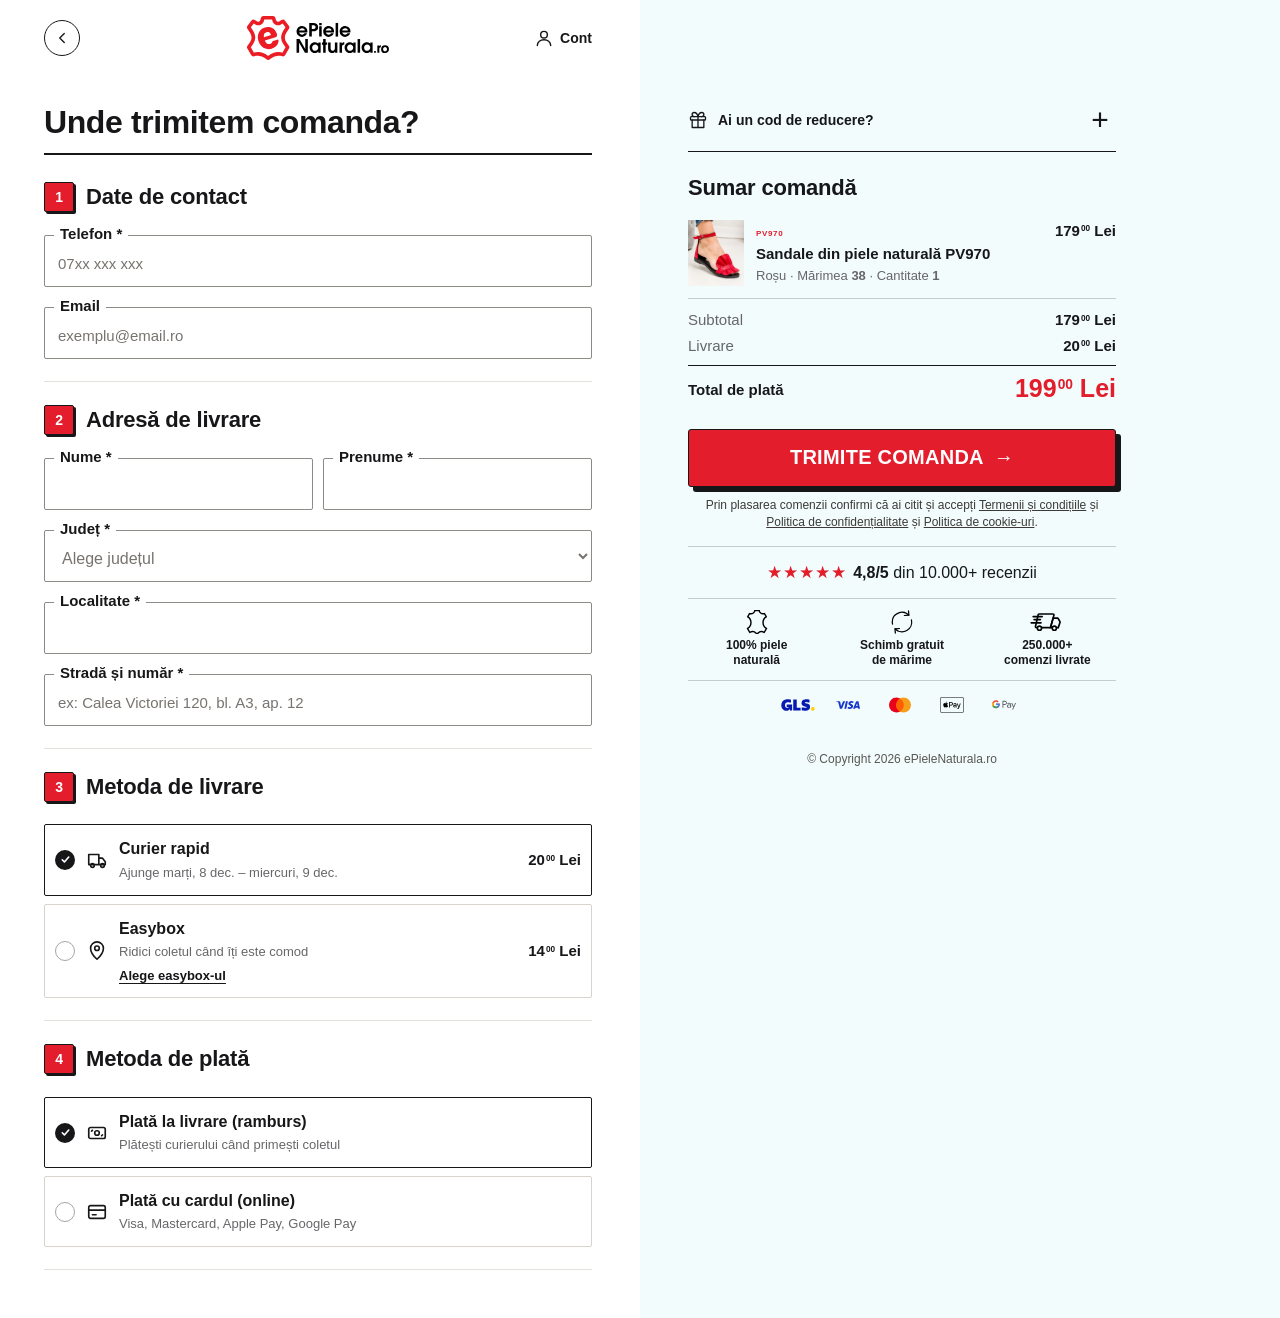
==== commit d0a5477f: "Update checkout.html" ====
--- a/checkout.html
+++ b/checkout.html
@@ -101,7 +101,7 @@
 
         <section class="flow-card final-consent">
           <button class="primary-cta place-order" type="submit" data-place-order><span data-place-order-copy>TRIMITE COMANDA</span><b>→</b></button>
-          <p class="checkout-legal">Prin plasarea comenzii confirmi că ai citit <a href="#">Termenii și condițiile</a> și <a href="#">Politica de confidențialitate</a>.</p>
+          <p class="checkout-legal">Prin plasarea comenzii confirmi că ai citit și accepți <a href="#">Termenii și condițiile</a> și <a href="#">Politica de confidențialitate</a> și <a href="#">Politica de cookie-uri</a>.</p>
           <p class="form-error" data-form-error role="alert" hidden>Verifică informațiile marcate înainte de a continua.</p>
           <div class="checkout-assurance">
             <p class="assurance-rating"><span class="assurance-stars" aria-hidden="true">★★★★★</span><b>4,8/5</b> din 10.000+ recenzii</p>
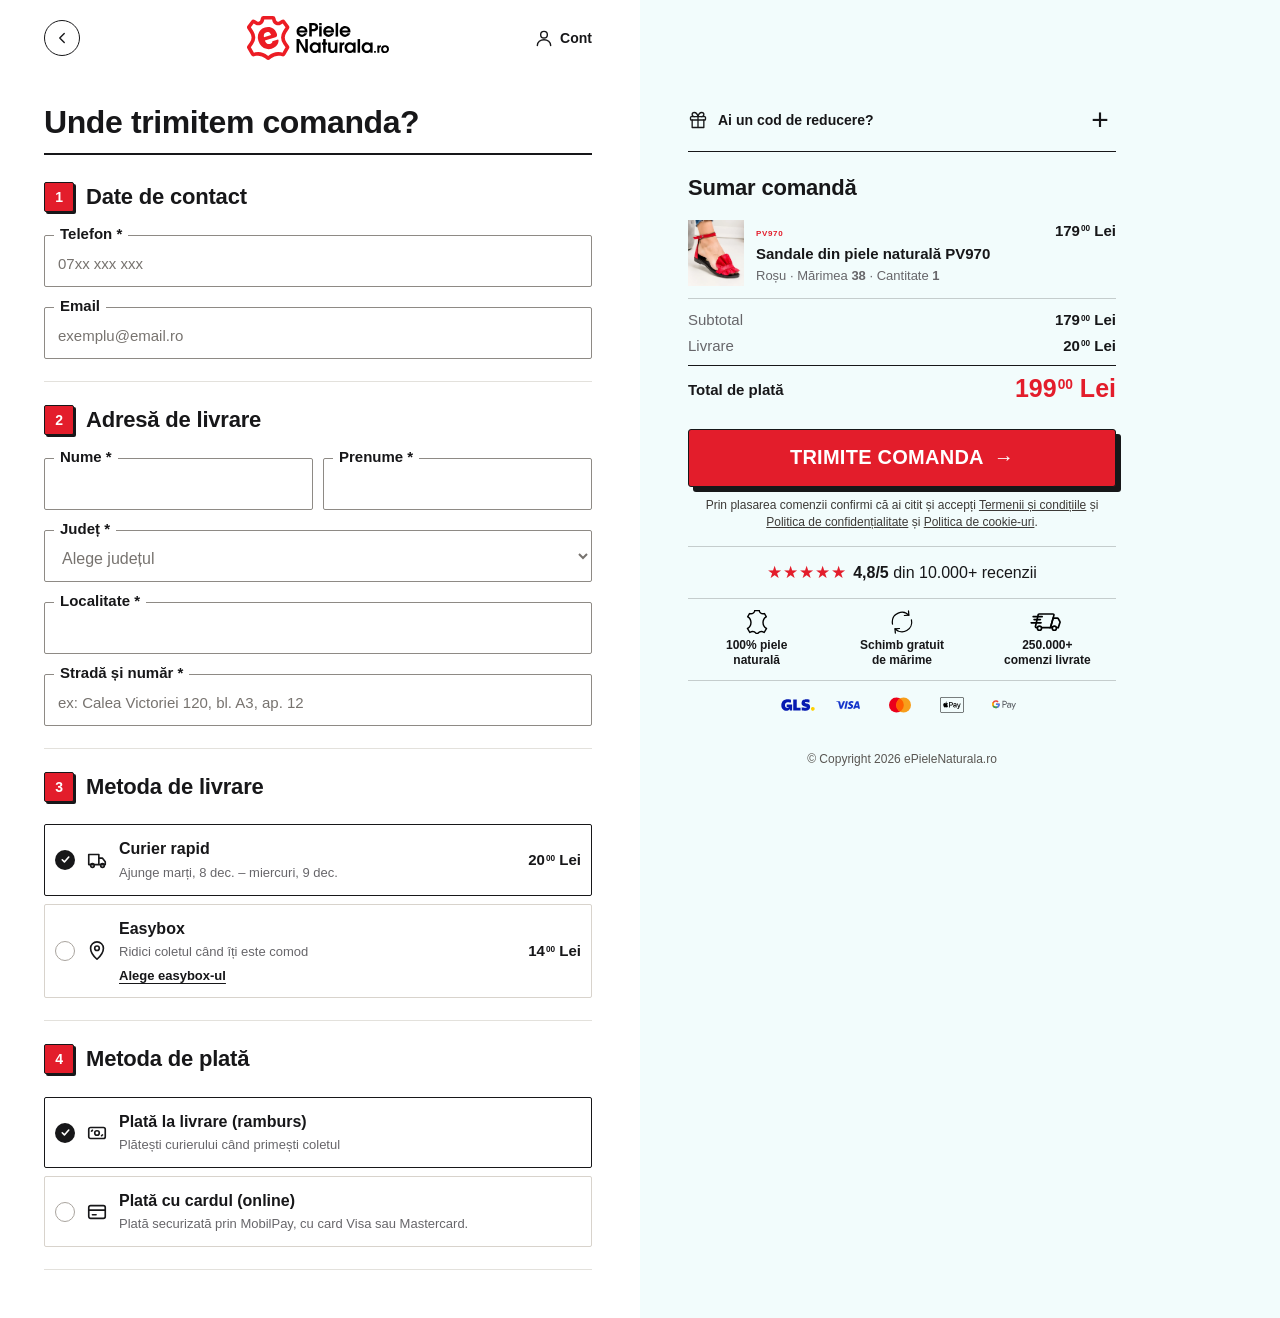
==== commit 19d86afe: "Update checkout.html" ====
--- a/checkout.html
+++ b/checkout.html
@@ -77,7 +77,7 @@
           <h2 class="section-title" id="payment-title"><span class="step-num">4</span>Metoda de plată</h2>
           <div class="option-list">
             <label class="choice-card is-selected"><input type="radio" name="payment" value="cash" checked /><span class="choice-dot"></span><svg><use href="#i-cash"/></svg><span class="choice-copy"><strong>Plată la livrare (ramburs)</strong><small>Plătești curierului când primești coletul</small></span></label>
-            <label class="choice-card"><input type="radio" name="payment" value="card" /><span class="choice-dot"></span><svg><use href="#i-card"/></svg><span class="choice-copy"><strong>Plată cu cardul (online)</strong><small>Visa, Mastercard, Apple Pay, Google Pay</small></span></label>
+            <label class="choice-card"><input type="radio" name="payment" value="card" /><span class="choice-dot"></span><svg><use href="#i-card"/></svg><span class="choice-copy"><strong>Plată cu cardul (online)</strong><small>Plată securizată prin MobilPay, cu card Visa sau Mastercard.</small></span></label>
           </div>
         </section>
       </div>
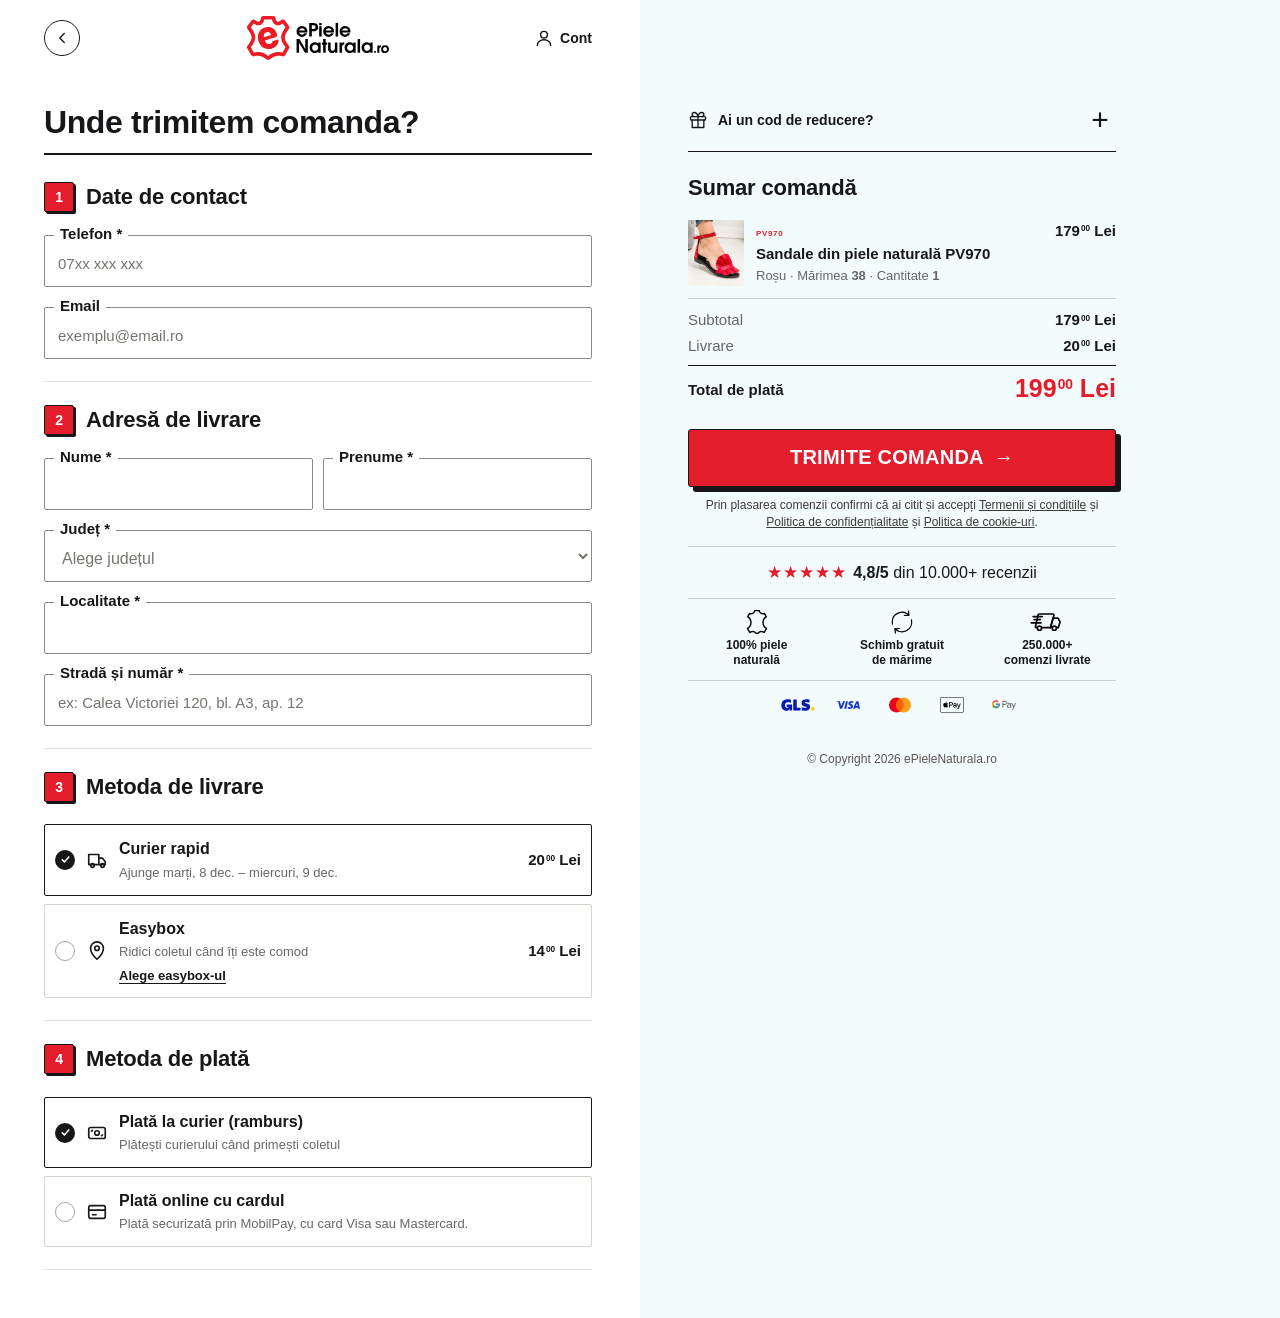
==== commit 14c18e26: "Add files via upload" ====
--- a/checkout.html
+++ b/checkout.html
@@ -5,7 +5,7 @@
   <meta name="viewport" content="width=device-width, initial-scale=1, viewport-fit=cover" />
   <meta name="description" content="Checkout securizat ePieleNaturala.ro" />
   <title>Finalizează comanda | ePieleNaturala.ro</title>
-  <link rel="stylesheet" href="commerce-flow.css?v=41" />
+  <link rel="stylesheet" href="commerce-flow.css?v=39" />
 </head>
 <body data-page="checkout">
   <svg class="svg-defs" aria-hidden="true">
@@ -76,8 +76,9 @@
         <section class="flow-card checkout-section" aria-labelledby="payment-title">
           <h2 class="section-title" id="payment-title"><span class="step-num">4</span>Metoda de plată</h2>
           <div class="option-list">
-            <label class="choice-card is-selected"><input type="radio" name="payment" value="cash" checked /><span class="choice-dot"></span><svg><use href="#i-cash"/></svg><span class="choice-copy"><strong>Plată la livrare (ramburs)</strong><small>Plătești curierului când primești coletul</small></span></label>
-            <label class="choice-card"><input type="radio" name="payment" value="card" /><span class="choice-dot"></span><svg><use href="#i-card"/></svg><span class="choice-copy"><strong>Plată cu cardul (online)</strong><small>Plată securizată prin MobilPay, cu card Visa sau Mastercard.</small></span></label>
+            <label class="choice-card is-selected" data-pay-cash><input type="radio" name="payment" value="cash" checked /><span class="choice-dot"></span><svg><use href="#i-cash"/></svg><span class="choice-copy"><strong>Plată la curier (ramburs)</strong><small>Plătești curierului când primești coletul</small></span></label>
+            <label class="choice-card" data-pay-locker hidden><input type="radio" name="payment" value="locker-card" /><span class="choice-dot"></span><svg><use href="#i-card"/></svg><span class="choice-copy"><strong>Plată cu cardul la easybox</strong><small>Plătești cu cardul la easybox, când ridici coletul</small></span></label>
+            <label class="choice-card"><input type="radio" name="payment" value="card" /><span class="choice-dot"></span><svg><use href="#i-card"/></svg><span class="choice-copy"><strong>Plată online cu cardul</strong><small>Plată securizată prin MobilPay, cu card Visa sau Mastercard.</small></span></label>
           </div>
         </section>
       </div>
@@ -147,6 +148,6 @@
   </aside>
   <div class="flow-toast" role="status" aria-live="polite" hidden></div>
   <script src="delivery-estimate.js?v=2"></script>
-  <script src="commerce-flow.js?v=33"></script>
+  <script src="commerce-flow.js?v=40"></script>
 </body>
 </html>
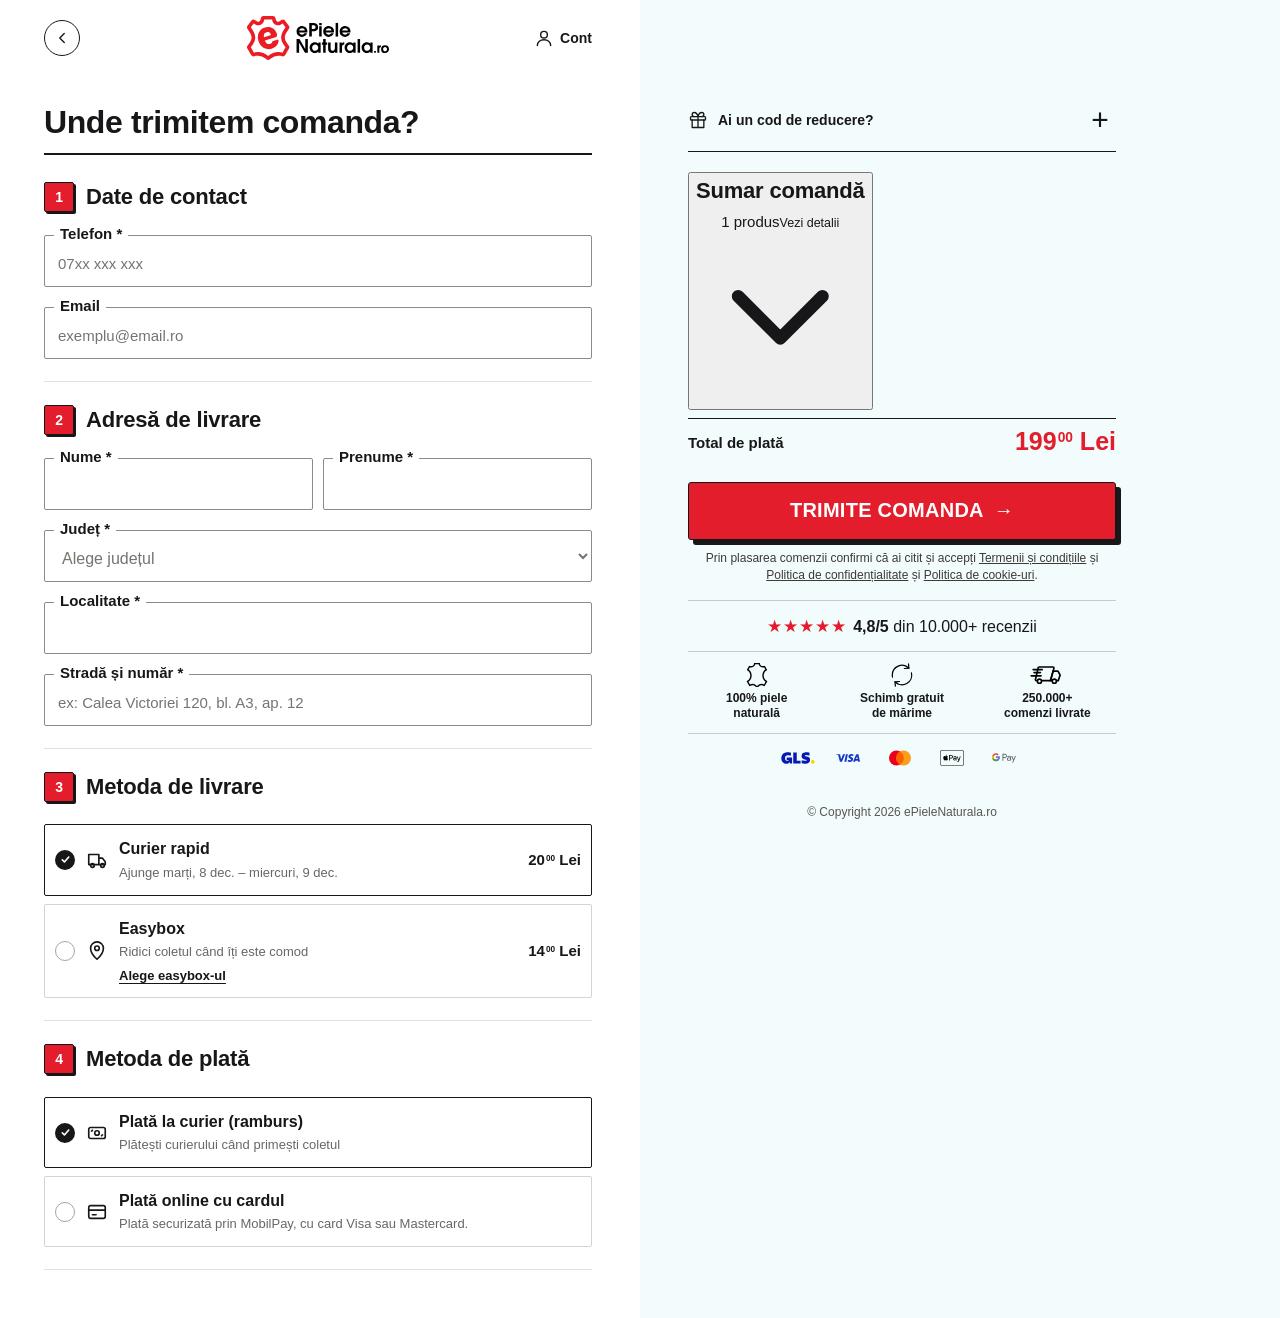
==== commit f8bf3fc5: "Update checkout.html" ====
--- a/checkout.html
+++ b/checkout.html
@@ -5,7 +5,7 @@
   <meta name="viewport" content="width=device-width, initial-scale=1, viewport-fit=cover" />
   <meta name="description" content="Checkout securizat ePieleNaturala.ro" />
   <title>Finalizează comanda | ePieleNaturala.ro</title>
-  <link rel="stylesheet" href="commerce-flow.css?v=39" />
+  <link rel="stylesheet" href="commerce-flow.css?v=41" />
 </head>
 <body data-page="checkout">
   <svg class="svg-defs" aria-hidden="true">
@@ -87,14 +87,15 @@
         <div class="buy-box">
         <section class="flow-card checkout-summary" aria-labelledby="checkout-summary-title">
           <div class="coupon-box coupon-top"><button type="button" class="coupon-toggle" data-coupon-toggle aria-expanded="false"><svg aria-hidden="true" viewBox="0 0 24 24"><rect x="3" y="8" width="18" height="4" rx="1"/><path d="M12 8v13M19 12v9H5v-9M7.5 8a2.5 2.5 0 0 1 0-5C11 3 12 8 12 8s1-5 4.5-5a2.5 2.5 0 0 1 0 5"/></svg><span>Ai un cod de reducere?</span><b aria-hidden="true">+</b></button><div class="coupon-row" hidden><input type="text" placeholder="Cod reducere" data-coupon-input /><button type="button" data-apply-coupon>Aplică</button></div><p data-coupon-feedback aria-live="polite"></p></div>
-          <h2 class="section-title" id="checkout-summary-title">Sumar comandă</h2>
+          <button type="button" class="summary-toggle" aria-expanded="false" aria-controls="summary-details"><h2 class="section-title" id="checkout-summary-title">Sumar comandă</h2><span class="summary-thumbs" data-summary-thumbs></span><span class="summary-meta"><span data-summary-count>1 produs</span><small data-summary-hint>Vezi detalii</small></span><svg class="summary-chev" viewBox="0 0 24 24" aria-hidden="true"><path d="m6 9 6 6 6-6"/></svg></button>
           <div class="checkout-summary-content">
-            <div class="checkout-items" data-checkout-items></div>
+            <div class="summary-details" id="summary-details" hidden><div class="checkout-items" data-checkout-items></div>
             <article class="checkout-product checkout-upsell-product" data-checkout-upsell hidden><img src="assets/similar-1.jpg" alt="Sandale negre" /><div><span>RECOMANDAT</span><h3>Sandale negre din piele naturală</h3><p>Cantitate 1</p></div><strong>149 Lei</strong></article>
             <div class="summary-lines">
               <p><span>Subtotal</span><strong data-subtotal>179 Lei</strong></p>
               <p class="discount-line" data-discount-row hidden><span>Reducere PIELE10</span><strong data-discount>−18 Lei</strong></p>
               <p><span>Livrare</span><strong data-shipping-cost>20 Lei</strong></p>
+            </div>
             </div>
             <div class="summary-total"><span>Total de plată</span><strong data-grand-total>199 Lei</strong></div>
           </div>
@@ -148,6 +149,6 @@
   </aside>
   <div class="flow-toast" role="status" aria-live="polite" hidden></div>
   <script src="delivery-estimate.js?v=2"></script>
-  <script src="commerce-flow.js?v=40"></script>
+  <script src="commerce-flow.js?v=41"></script>
 </body>
 </html>
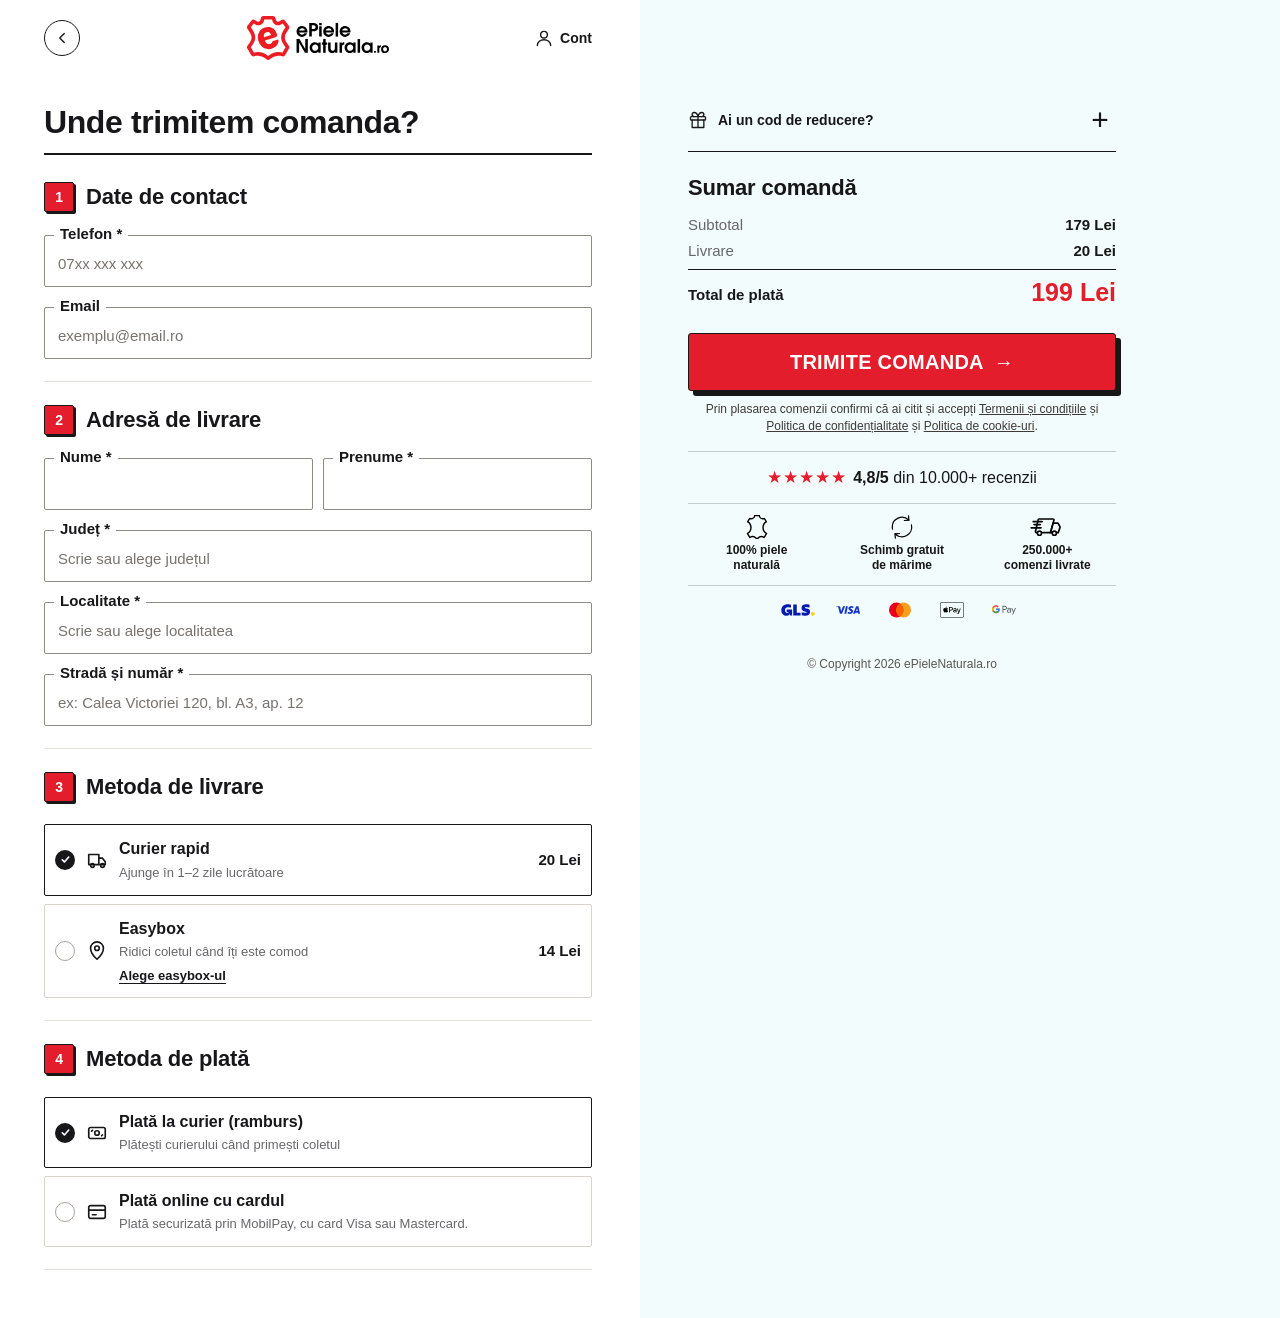
==== commit d92346a2: "Update checkout.html" ====
--- a/checkout.html
+++ b/checkout.html
@@ -56,9 +56,9 @@
               <label class="field"><span>Nume</span><input type="text" name="lastName" autocomplete="family-name" autocapitalize="words" required /><small class="field-error">Completează numele.</small></label>
               <label class="field"><span>Prenume</span><input type="text" name="firstName" autocomplete="given-name" autocapitalize="words" required /><small class="field-error">Completează prenumele.</small></label>
             </div>
-            <label class="field"><span>Județ</span><select name="county" autocomplete="address-level1" required data-county><option value="">Alege județul</option></select><small class="field-error">Alege județul.</small></label>
-            <!-- LIVE: Localitate rămâne selectorul din Avanticart, filtrat după județ -->
-            <label class="field"><span>Localitate</span><input type="text" name="city" autocomplete="address-level2" autocapitalize="words" required /><small class="field-error">Completează localitatea.</small></label>
+            <label class="field"><span>Județ</span><input type="text" name="county" list="county-list" autocomplete="address-level1" autocapitalize="words" placeholder="Scrie sau alege județul" required data-county /><datalist id="county-list"></datalist><small class="field-error">Alege județul.</small></label>
+            <!-- LIVE: listele de județe și localități (datalist) se iau din Avanticart / nomenclatorul GLS -->
+            <label class="field"><span>Localitate</span><input type="text" name="city" list="city-list" autocomplete="address-level2" autocapitalize="words" placeholder="Scrie sau alege localitatea" required data-city /><datalist id="city-list"></datalist><small class="field-error">Completează localitatea.</small></label>
             <label class="field"><span>Stradă și număr</span><input type="text" name="address" autocomplete="street-address" autocapitalize="words" placeholder="ex: Calea Victoriei 120, bl. A3, ap. 12" required /><small class="field-error">Completează strada și numărul.</small></label>
           </div>
         </section>
@@ -149,6 +149,6 @@
   </aside>
   <div class="flow-toast" role="status" aria-live="polite" hidden></div>
   <script src="delivery-estimate.js?v=2"></script>
-  <script src="commerce-flow.js?v=41"></script>
+  <script src="commerce-flow.js?v=42"></script>
 </body>
 </html>
--- a/commerce-flow.css
+++ b/commerce-flow.css
@@ -1195,3 +1195,20 @@
 body[data-page="checkout"] .login-long { display: none !important; }
 body[data-page="checkout"] .login-short { display: inline !important; }
 body[data-page="checkout"] .checkout-header .login-link.is-logged .login-short::after { content: " ✓"; }
+
+/* Sumar comandă colapsabil pe mobil/tabletă (≤900px); pe desktop rămâne mereu deschis */
+body[data-page="checkout"] .summary-toggle{display:flex;align-items:center;gap:10px;width:100%;padding:0;margin:0 0 6px;background:none;border:0;font:inherit;color:inherit;text-align:left;cursor:pointer}
+body[data-page="checkout"] .summary-toggle .section-title{margin:0 !important;flex:0 0 auto}
+.summary-thumbs{display:flex;margin-left:auto}
+.summary-thumbs img{width:34px;height:34px;object-fit:cover;border-radius:4px;border:1.5px solid #fff;background:#fff;box-shadow:0 0 0 1px rgba(24,23,22,.15)}
+.summary-thumbs img+img{margin-left:-12px}
+.summary-meta{white-space:nowrap;display:flex;flex-direction:column;align-items:flex-end;line-height:1.2;font-size:14px;font-weight:600}
+.summary-meta small{white-space:nowrap;font-size:13px;font-weight:400;text-decoration:underline;text-underline-offset:2px;color:#4b4a48}
+.summary-chev{flex:0 0 32px;width:32px;height:24px;fill:none;stroke:currentColor;stroke-width:2;transition:transform .2s}
+.summary-toggle[aria-expanded="true"] .summary-chev{transform:rotate(180deg)}
+.summary-details[hidden]{display:none !important}
+@media (min-width:901px){
+body[data-page="checkout"] .summary-toggle{cursor:default;pointer-events:none}
+.summary-thumbs,.summary-meta,.summary-chev{display:none !important}
+.summary-details[hidden]{display:block !important}
+}
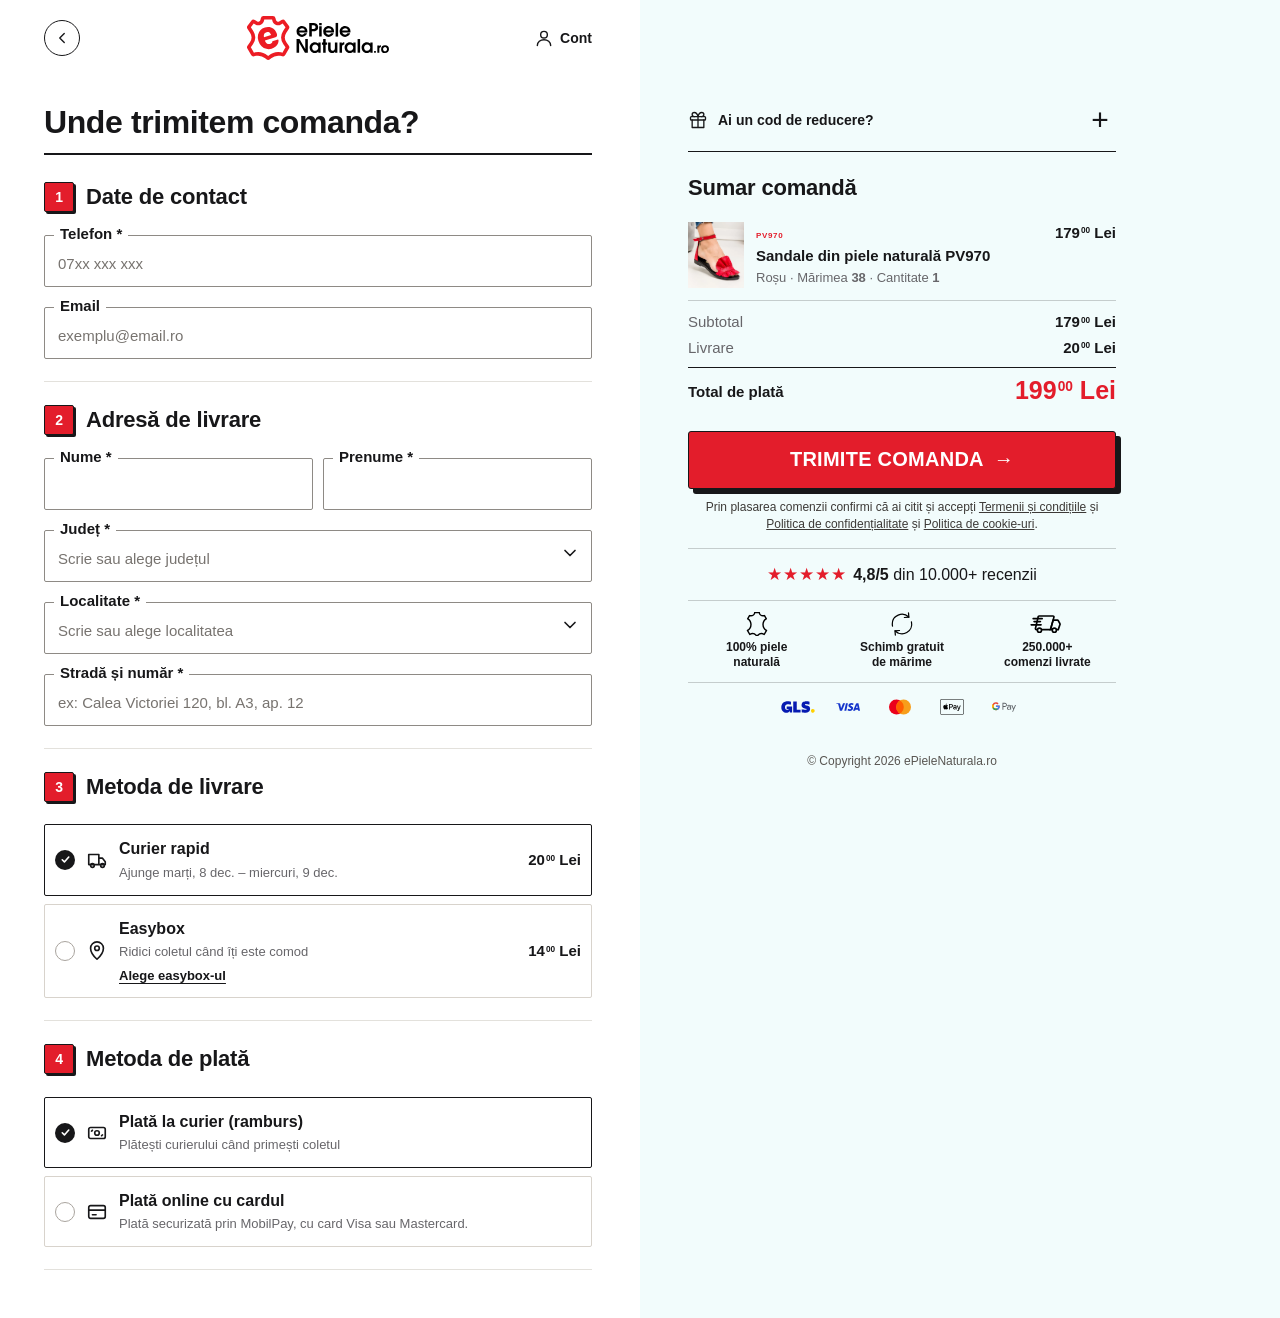
==== commit 66567963: "Update checkout.html" ====
--- a/checkout.html
+++ b/checkout.html
@@ -5,7 +5,7 @@
   <meta name="viewport" content="width=device-width, initial-scale=1, viewport-fit=cover" />
   <meta name="description" content="Checkout securizat ePieleNaturala.ro" />
   <title>Finalizează comanda | ePieleNaturala.ro</title>
-  <link rel="stylesheet" href="commerce-flow.css?v=41" />
+  <link rel="stylesheet" href="commerce-flow.css?v=42" />
 </head>
 <body data-page="checkout">
   <svg class="svg-defs" aria-hidden="true">
@@ -56,9 +56,9 @@
               <label class="field"><span>Nume</span><input type="text" name="lastName" autocomplete="family-name" autocapitalize="words" required /><small class="field-error">Completează numele.</small></label>
               <label class="field"><span>Prenume</span><input type="text" name="firstName" autocomplete="given-name" autocapitalize="words" required /><small class="field-error">Completează prenumele.</small></label>
             </div>
-            <label class="field"><span>Județ</span><input type="text" name="county" list="county-list" autocomplete="address-level1" autocapitalize="words" placeholder="Scrie sau alege județul" required data-county /><datalist id="county-list"></datalist><small class="field-error">Alege județul.</small></label>
-            <!-- LIVE: listele de județe și localități (datalist) se iau din Avanticart / nomenclatorul GLS -->
-            <label class="field"><span>Localitate</span><input type="text" name="city" list="city-list" autocomplete="address-level2" autocapitalize="words" placeholder="Scrie sau alege localitatea" required data-city /><datalist id="city-list"></datalist><small class="field-error">Completează localitatea.</small></label>
+            <label class="field combo-field"><span>Județ</span><input type="text" name="county" autocomplete="address-level1" autocapitalize="words" enterkeyhint="next" placeholder="Scrie sau alege județul" required data-county role="combobox" aria-autocomplete="list" aria-expanded="false" aria-controls="county-list" /><i class="combo-chev" aria-hidden="true"><svg viewBox="0 0 24 24"><path d="m6 9 6 6 6-6"/></svg></i><ul class="combo-list" id="county-list" role="listbox" hidden></ul><small class="field-error">Alege județul.</small></label>
+            <!-- LIVE: listele de județe și localități se iau din Avanticart / nomenclatorul GLS (commerce-flow.js, RAW) -->
+            <label class="field combo-field"><span>Localitate</span><input type="text" name="city" autocomplete="address-level2" autocapitalize="words" enterkeyhint="next" placeholder="Scrie sau alege localitatea" required data-city role="combobox" aria-autocomplete="list" aria-expanded="false" aria-controls="city-list" /><i class="combo-chev" aria-hidden="true"><svg viewBox="0 0 24 24"><path d="m6 9 6 6 6-6"/></svg></i><ul class="combo-list" id="city-list" role="listbox" hidden></ul><small class="field-error">Completează localitatea.</small></label>
             <label class="field"><span>Stradă și număr</span><input type="text" name="address" autocomplete="street-address" autocapitalize="words" placeholder="ex: Calea Victoriei 120, bl. A3, ap. 12" required /><small class="field-error">Completează strada și numărul.</small></label>
           </div>
         </section>
@@ -149,6 +149,6 @@
   </aside>
   <div class="flow-toast" role="status" aria-live="polite" hidden></div>
   <script src="delivery-estimate.js?v=2"></script>
-  <script src="commerce-flow.js?v=42"></script>
+  <script src="commerce-flow.js?v=43"></script>
 </body>
 </html>
--- a/commerce-flow.css
+++ b/commerce-flow.css
@@ -1212,3 +1212,22 @@
 .summary-thumbs,.summary-meta,.summary-chev{display:none !important}
 .summary-details[hidden]{display:block !important}
 }
+
+/* Județ + Localitate: listă proprie sub câmp (scrii sau derulezi și alegi) */
+body[data-page="checkout"] .combo-field { position: relative; }
+body[data-page="checkout"] .combo-field input { padding-right: 44px; font-size: 16px; }
+body[data-page="checkout"] .combo-field.is-valid input { padding-right: 70px; background-position: right 42px center; }
+body[data-page="checkout"] .combo-chev { position: absolute; right: 1px; top: 1px; width: 42px; height: 45px; display: grid; place-items: center; cursor: pointer; }
+body[data-page="checkout"] .combo-chev svg { width: 20px; height: 20px; fill: none; stroke: var(--ink); stroke-width: 2; transition: transform .2s; }
+body[data-page="checkout"] .combo-field.is-open .combo-chev svg { transform: rotate(180deg); }
+body[data-page="checkout"] .combo-field.is-open input { border-color: var(--ink); border-radius: 4px 4px 0 0; }
+body[data-page="checkout"] .combo-list { position: absolute; z-index: 40; left: 0; right: 0; top: calc(100% - 1px); margin: 0; padding: 0; list-style: none; background: #fff; border: 1px solid var(--ink); border-top-color: rgba(24,23,22,.15); border-radius: 0 0 6px 6px; box-shadow: 0 10px 24px rgba(24,23,22,.16); max-height: 320px; overflow-y: auto; overscroll-behavior: contain; -webkit-overflow-scrolling: touch; }
+body[data-page="checkout"] .combo-list[hidden] { display: none; }
+body[data-page="checkout"] .combo-list li { display: flex; justify-content: space-between; align-items: baseline; gap: 12px; min-height: 46px; padding: 12px 14px; font-size: 16px; font-weight: 400; line-height: 1.3; color: var(--ink); cursor: pointer; }
+body[data-page="checkout"] .combo-list li + li { border-top: 1px solid rgba(24,23,22,.08); }
+body[data-page="checkout"] .combo-list li b { font-weight: 700; }
+body[data-page="checkout"] .combo-list li.is-active, body[data-page="checkout"] .combo-list li:hover { background: var(--checkout-panel-bg); }
+body[data-page="checkout"] .combo-list li[aria-selected="true"] { font-weight: 700; }
+body[data-page="checkout"] .combo-list .combo-name { flex: 1 1 auto; min-width: 0; }
+body[data-page="checkout"] .combo-list .combo-note { flex: 0 0 auto; font-size: 14px; color: #6b6a68; white-space: nowrap; }
+body[data-page="checkout"] .combo-list .combo-empty { color: #6b6a68; font-size: 14px; cursor: default; background: none !important; }
